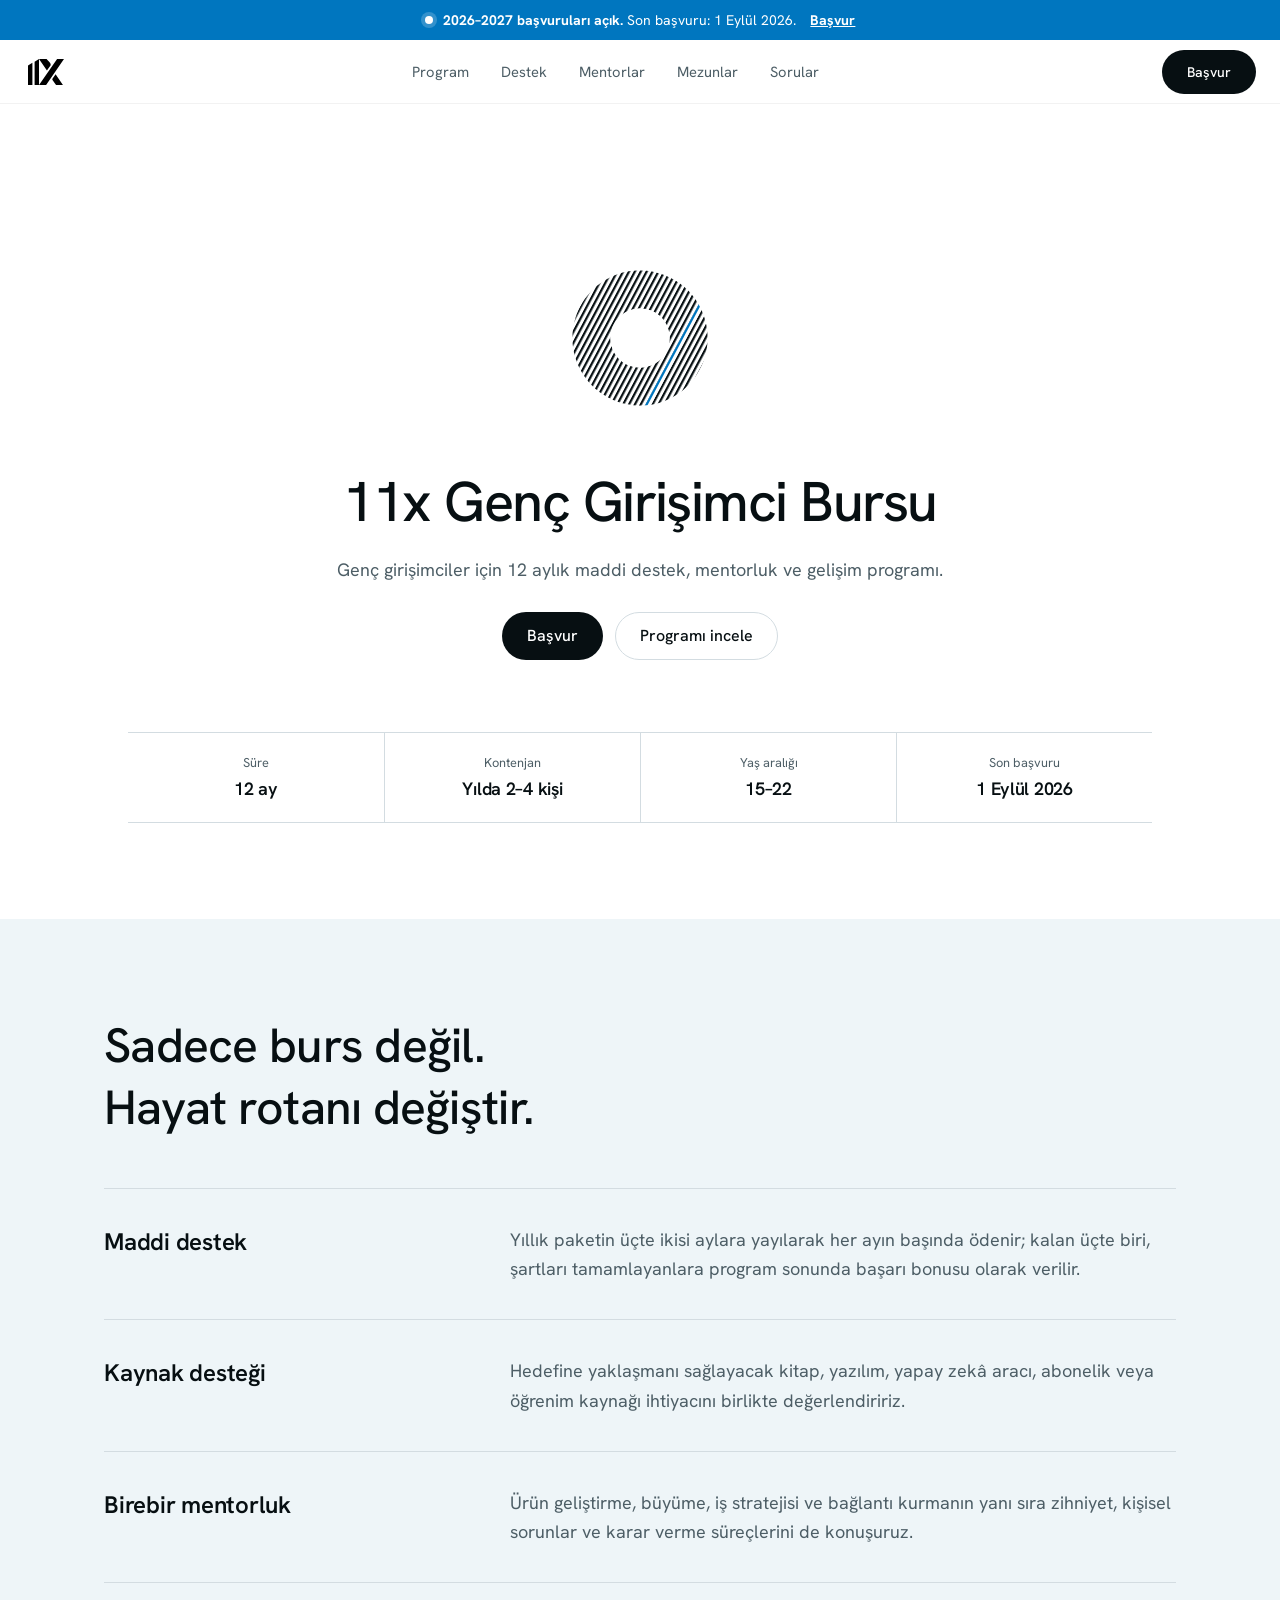
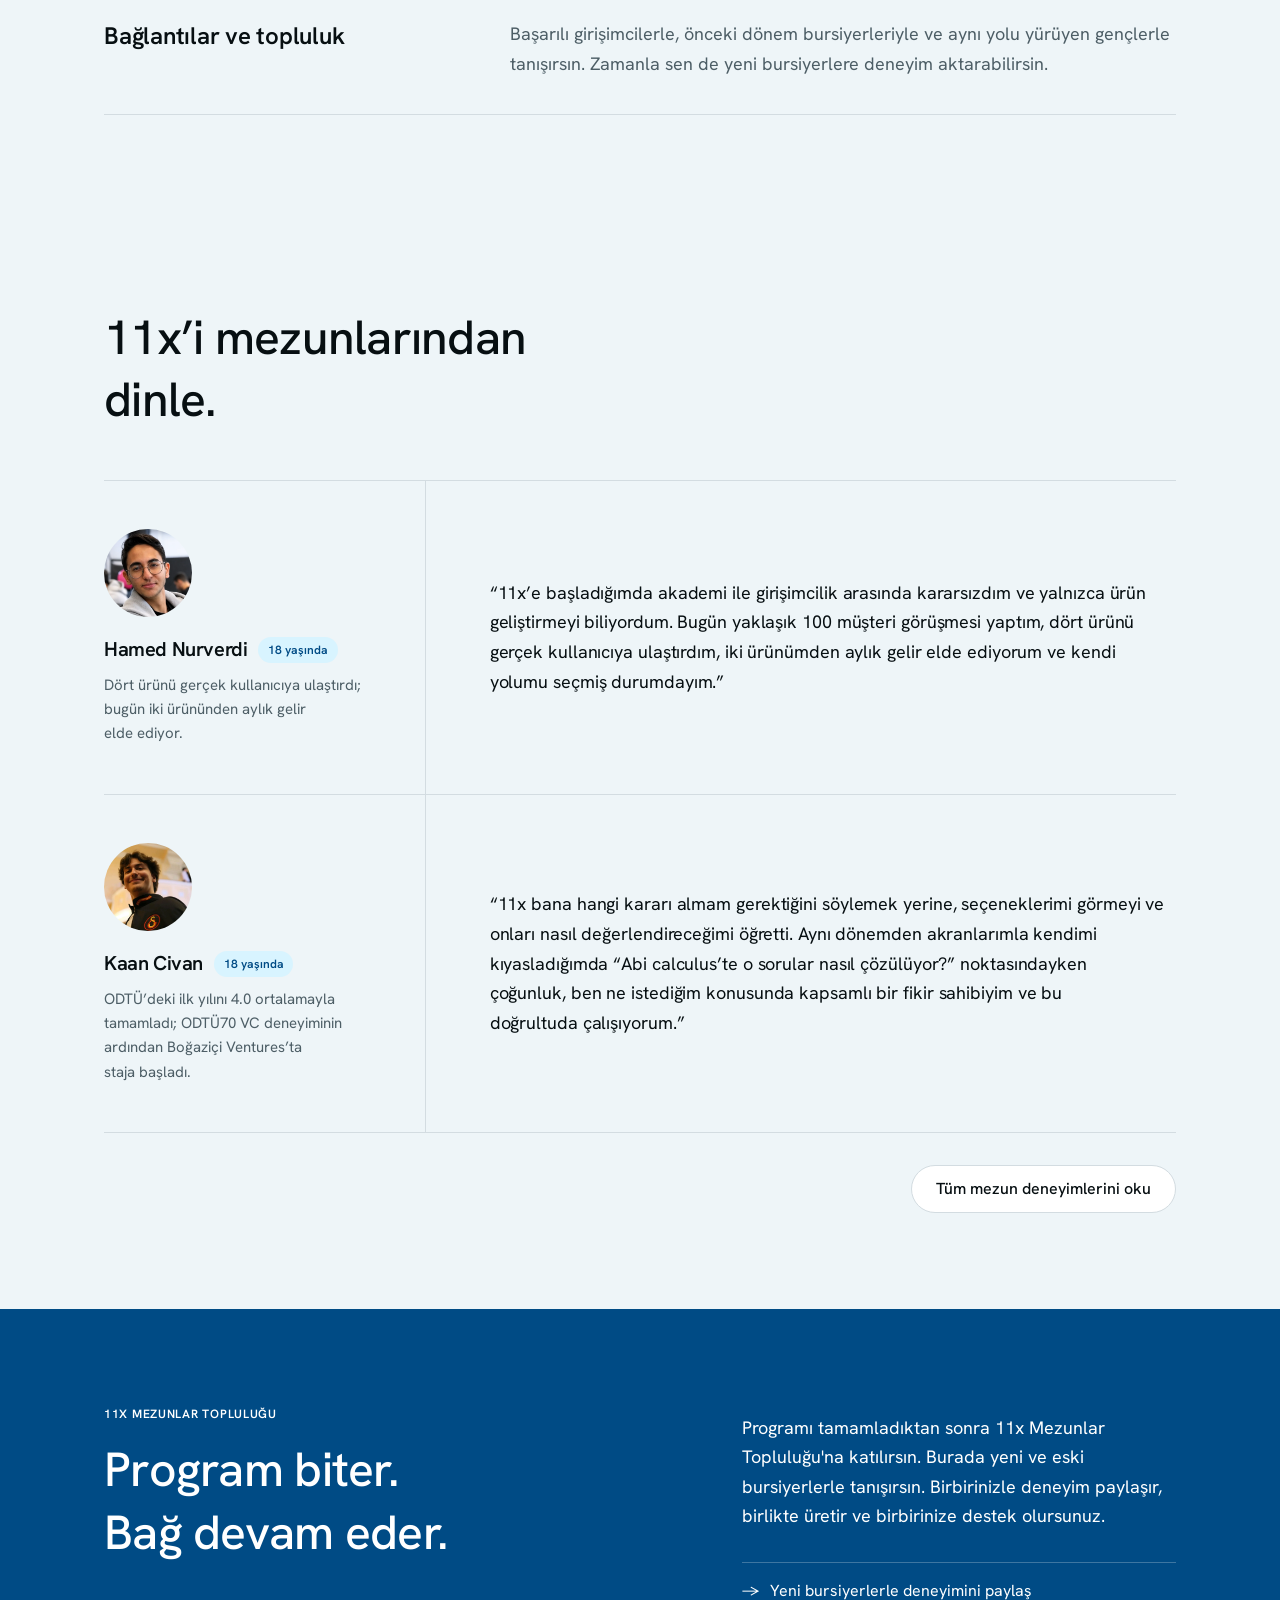
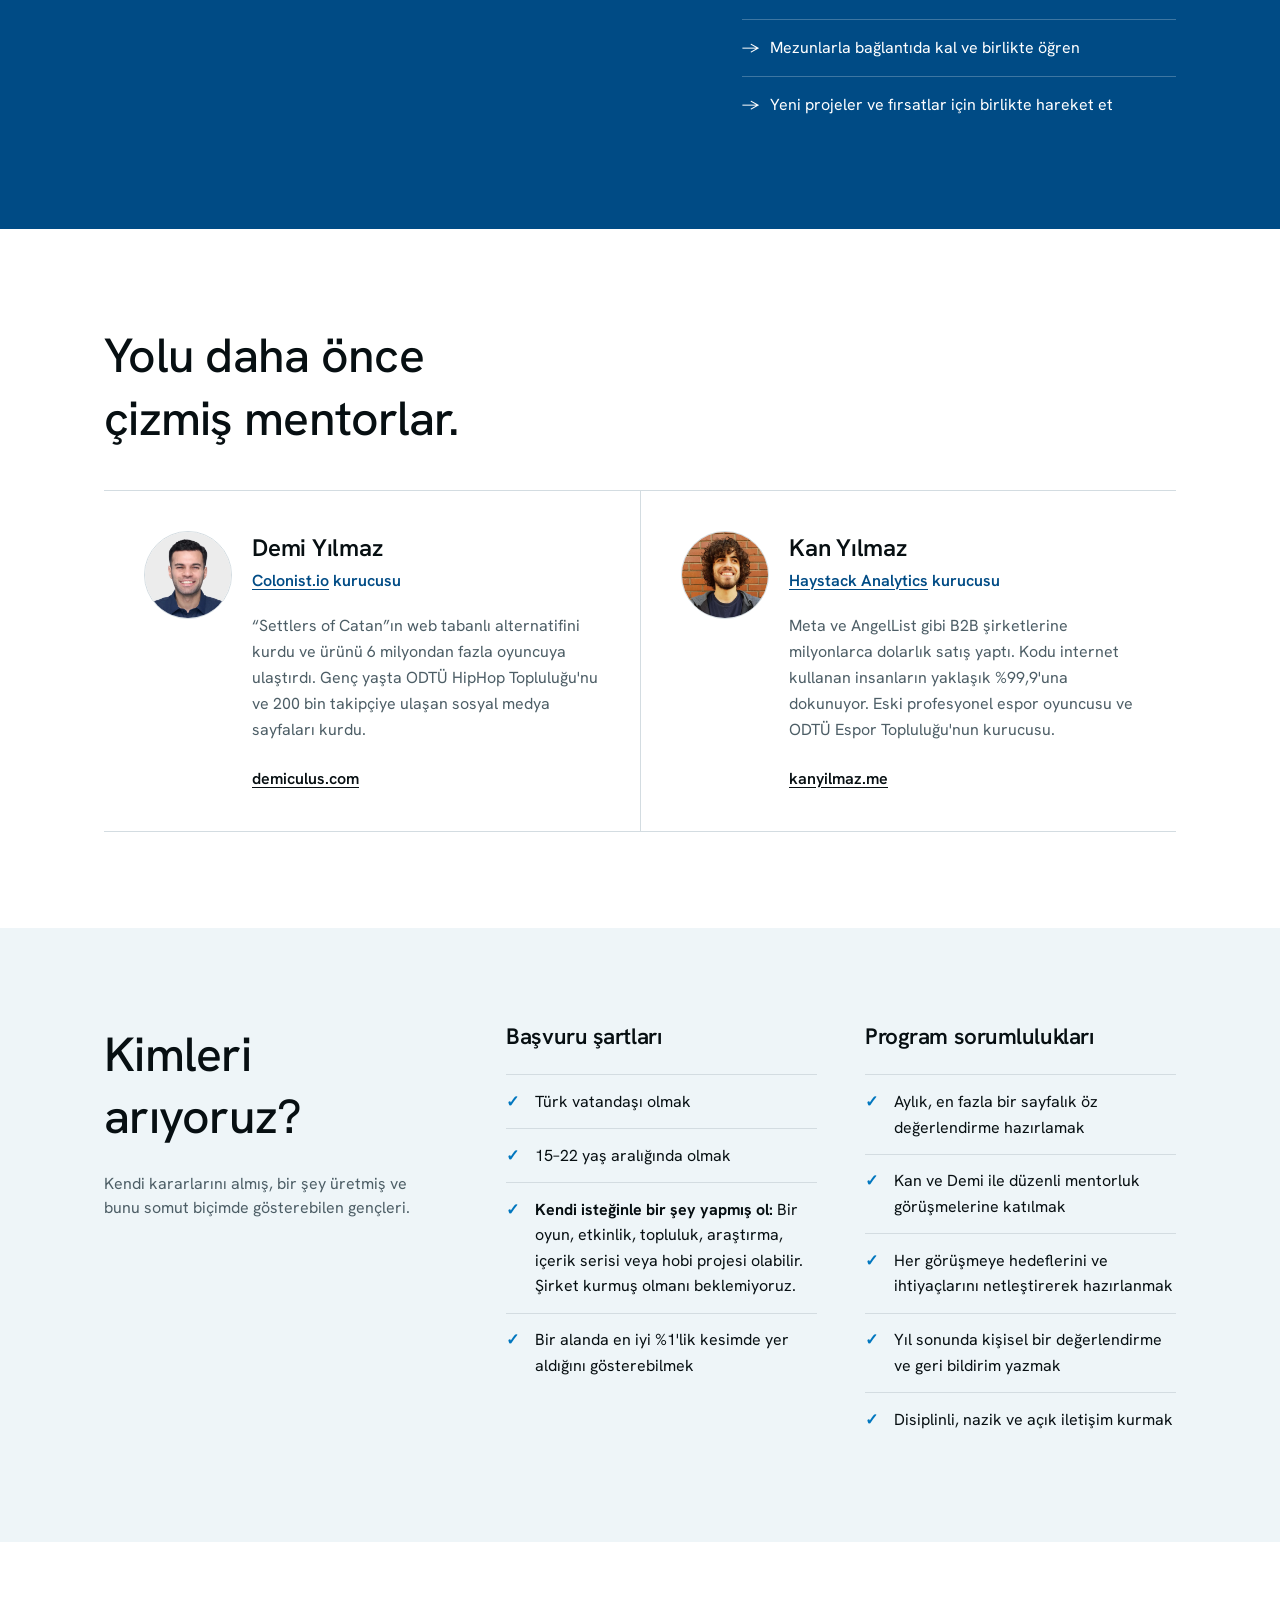
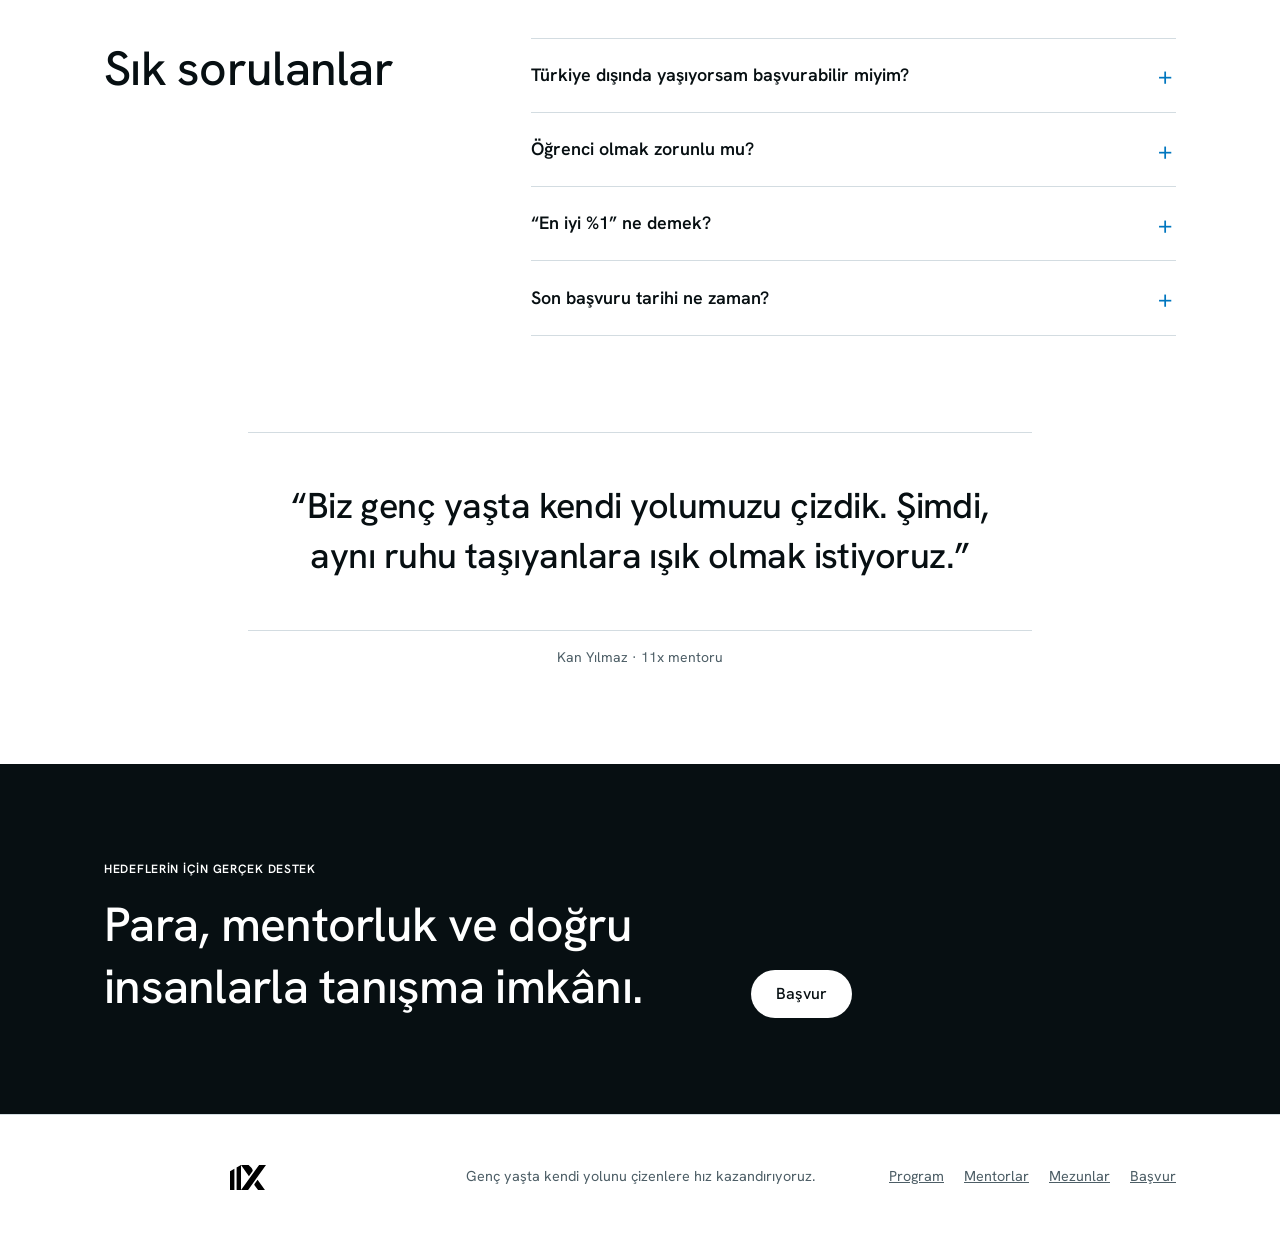
==== index.html @ 43985992 "fix: remove duplicate alumni CTA" ====
<!DOCTYPE html>
<html lang="tr">
  <head>
    <meta charset="utf-8">
    <meta
      name="viewport"
      content="width=device-width, initial-scale=1, viewport-fit=cover"
    >
    <title>11x Genç Girişimci Bursu</title>
    <meta
      name="description"
      content="15–22 yaşındaki gençler için 12 aylık maddi destek, birebir mentorluk, kaynak ve girişimcilik programı. Son başvuru: 1 Eylül 2026."
    >
    <meta name="theme-color" content="oklch(1 0 0)">
    <meta property="og:title" content="11x Genç Girişimci Bursu">
    <meta
      property="og:description"
      content="Genç girişimciler için 12 aylık maddi destek, mentorluk ve gelişim programı. Son başvuru: 1 Eylül 2026."
    >
    <meta property="og:type" content="website">
    <meta property="og:url" content="https://11xburs.com/">
    <link rel="canonical" href="https://11xburs.com/">
    <link rel="icon" href="assets/11x-logo.svg" type="image/svg+xml">
    <link rel="preconnect" href="https://fonts.googleapis.com">
    <link rel="preconnect" href="https://fonts.gstatic.com" crossorigin>
    <link
      href="https://fonts.googleapis.com/css2?family=Hanken+Grotesk:wght@400;500;600;700&amp;display=swap"
      rel="stylesheet"
    >
    <link rel="stylesheet" href="styles.css?v=20260803.6">
  </head>
  <body>
    <a class="skip-link" href="#icerik">İçeriğe geç</a>

    <div class="announcement">
      <div class="container announcement__inner">
        <span class="announcement__dot" aria-hidden="true"></span>
        <p>
          <strong>2026–2027 başvuruları açık.</strong>
          Son başvuru: <time datetime="2026-09-01">1 Eylül 2026</time>.
        </p>
        <a
          href="https://forms.gle/wE8u88QNbs6UGq2R9"
          target="_blank"
          rel="noopener noreferrer"
        >
          Başvur
        </a>
      </div>
    </div>

    <header class="site-header">
      <nav class="container nav" aria-label="Ana navigasyon">
        <a class="wordmark" href="index.html" aria-label="11x ana sayfa">
          <img
            class="wordmark__logo"
            src="assets/11x-logo.svg"
            alt=""
            width="861"
            height="606"
          >
        </a>
        <div class="nav__links">
          <a href="#destek">Program</a>
          <a href="#destek">Destek</a>
          <a href="#mentorlar">Mentorlar</a>
          <a href="mezunlar.html">Mezunlar</a>
          <a href="#sorular">Sorular</a>
        </div>
        <a
          class="button button--small button--dark"
          href="https://forms.gle/wE8u88QNbs6UGq2R9"
          target="_blank"
          rel="noopener noreferrer"
        >
          Başvur
        </a>
      </nav>
    </header>

    <main id="icerik">
      <section class="hero container" aria-labelledby="hero-title">
        <img
          class="hero__art"
          src="assets/shape-02.svg"
          alt="Çizgili bir çember içinde diğerlerinden ayrılan tek kobalt çizgi"
          width="1200"
          height="900"
        >
        <div class="hero__copy">
          <h1 id="hero-title">11x Genç Girişimci Bursu</h1>
          <p class="hero__lead">
            Genç girişimciler için 12 aylık maddi destek, mentorluk ve gelişim
            programı.
          </p>
          <div class="hero__actions">
            <a
              class="button button--dark"
              href="https://forms.gle/wE8u88QNbs6UGq2R9"
              target="_blank"
              rel="noopener noreferrer"
            >
              Başvur
            </a>
            <a class="button button--outline" href="#destek">Programı incele</a>
          </div>
        </div>

        <dl class="fact-strip">
          <div>
            <dt>Süre</dt>
            <dd>12 ay</dd>
          </div>
          <div>
            <dt>Kontenjan</dt>
            <dd>Yılda 2–4 kişi</dd>
          </div>
          <div>
            <dt>Yaş aralığı</dt>
            <dd>15–22</dd>
          </div>
          <div>
            <dt>Son başvuru</dt>
            <dd><time datetime="2026-09-01">1 Eylül 2026</time></dd>
          </div>
        </dl>
      </section>

      <section class="section section--surface" id="destek">
        <div class="container">
          <div class="section-heading section-heading--solo">
            <h2>Sadece burs değil.<br>Hayat rotanı değiştir.</h2>
          </div>

          <div class="support-list">
            <article class="support-row">
              <h3>Maddi destek</h3>
              <div>
                <p>
                  Yıllık paketin üçte ikisi aylara yayılarak her ayın başında
                  ödenir; kalan üçte biri, şartları tamamlayanlara
                  program sonunda başarı bonusu olarak verilir.
                </p>
              </div>
            </article>
            <article class="support-row">
              <h3>Kaynak desteği</h3>
              <div>
                <p>
                  Hedefine yaklaşmanı sağlayacak kitap, yazılım, yapay zekâ
                  aracı, abonelik veya öğrenim kaynağı ihtiyacını birlikte
                  değerlendiririz.
                </p>
              </div>
            </article>
            <article class="support-row">
              <h3>Birebir mentorluk</h3>
              <div>
                <p>
                  Ürün geliştirme, büyüme, iş stratejisi ve bağlantı kurmanın
                  yanı sıra zihniyet, kişisel sorunlar ve karar verme
                  süreçlerini de konuşuruz.
                </p>
              </div>
            </article>
            <article class="support-row">
              <h3>Bağlantılar ve topluluk</h3>
              <div>
                <p>
                  Başarılı girişimcilerle, önceki dönem bursiyerleriyle ve aynı
                  yolu yürüyen gençlerle tanışırsın. Zamanla sen de yeni
                  bursiyerlere deneyim aktarabilirsin.
                </p>
              </div>
            </article>
          </div>
        </div>
      </section>

      <section class="section alumni-voices" aria-labelledby="mezun-sesi-baslik">
        <div class="container">
          <div class="section-heading section-heading--solo">
            <h2 id="mezun-sesi-baslik">11x’i mezunlarından<br>dinle.</h2>
          </div>

          <article class="alumni-highlight">
            <div class="alumni-highlight__person">
              <img
                class="alumni-portrait alumni-portrait--small"
                src="assets/hamed.webp"
                alt=""
                width="640"
                height="640"
              >
              <div>
                <h3>
                  Hamed Nurverdi <span class="age-badge">18 yaşında</span>
                </h3>
                <p>
                  Dört ürünü gerçek kullanıcıya ulaştırdı; bugün iki ürününden
                  aylık gelir elde ediyor.
                </p>
              </div>
            </div>
            <figure class="alumni-highlight__quote">
              <blockquote>
                “11x’e başladığımda akademi ile girişimcilik arasında
                kararsızdım ve yalnızca ürün geliştirmeyi biliyordum. Bugün
                yaklaşık 100 müşteri görüşmesi yaptım, dört ürünü gerçek
                kullanıcıya ulaştırdım, iki ürünümden aylık gelir elde ediyorum
                ve kendi yolumu seçmiş durumdayım.”
              </blockquote>
            </figure>
          </article>

          <article class="alumni-highlight">
            <div class="alumni-highlight__person">
              <img
                class="alumni-portrait alumni-portrait--small"
                src="assets/kaan-civan.webp"
                alt=""
                width="640"
                height="640"
              >
              <div>
                <h3>
                  Kaan Civan <span class="age-badge">18 yaşında</span>
                </h3>
                <p>
                  ODTÜ’deki ilk yılını 4.0 ortalamayla tamamladı; ODTÜ70 VC
                  deneyiminin ardından Boğaziçi Ventures’ta staja başladı.
                </p>
              </div>
            </div>
            <figure class="alumni-highlight__quote">
              <blockquote>
                “11x bana hangi kararı almam gerektiğini söylemek yerine,
                seçeneklerimi görmeyi ve onları nasıl değerlendireceğimi
                öğretti. Aynı dönemden akranlarımla kendimi kıyasladığımda
                “Abi calculus’te o sorular nasıl çözülüyor?” noktasındayken
                çoğunluk, ben ne istediğim konusunda kapsamlı bir fikir
                sahibiyim ve bu doğrultuda çalışıyorum.”
              </blockquote>
            </figure>
          </article>

          <div class="alumni-voices__footer">
            <a class="button button--outline" href="mezunlar.html">
              Tüm mezun deneyimlerini oku
            </a>
          </div>
        </div>
      </section>

      <section class="section community">
        <div class="container community__layout">
          <div>
            <p class="community__label">11x Mezunlar Topluluğu</p>
            <h2>Program biter.<br>Bağ devam eder.</h2>
          </div>
          <div class="community__copy">
            <p>
              Programı tamamladıktan sonra 11x Mezunlar Topluluğu'na
              katılırsın. Burada yeni ve eski bursiyerlerle tanışırsın.
              Birbirinizle deneyim paylaşır, birlikte üretir ve birbirinize
              destek olursunuz.
            </p>
            <ul>
              <li>Yeni bursiyerlerle deneyimini paylaş</li>
              <li>Mezunlarla bağlantıda kal ve birlikte öğren</li>
              <li>Yeni projeler ve fırsatlar için birlikte hareket et</li>
            </ul>
          </div>
        </div>
      </section>

      <section class="section" id="mentorlar">
        <div class="container">
          <div class="section-heading section-heading--compact">
            <h2>Yolu daha önce<br>çizmiş mentorlar.</h2>
          </div>

          <div class="mentors">
            <article class="mentor">
              <img
                class="mentor__photo"
                src="assets/demi-yilmaz.webp"
                alt=""
                width="640"
                height="640"
              >
              <div class="mentor__content">
                <h3>Demi Yılmaz</h3>
                <p class="mentor__role">
                  <a
                    href="https://colonist.io"
                    target="_blank"
                    rel="noopener noreferrer"
                  >Colonist.io</a>
                  kurucusu
                </p>
                <p>
                  “Settlers of Catan”ın web tabanlı alternatifini kurdu ve
                  ürünü 6 milyondan fazla oyuncuya ulaştırdı. Genç yaşta ODTÜ
                  HipHop Topluluğu'nu ve 200 bin takipçiye ulaşan sosyal medya
                  sayfaları kurdu.
                </p>
                <a
                  href="https://demiculus.com"
                  target="_blank"
                  rel="noopener noreferrer"
                >
                  demiculus.com
                </a>
              </div>
            </article>

            <article class="mentor">
              <img
                class="mentor__photo"
                src="assets/kan-yilmaz.webp"
                alt=""
                width="640"
                height="640"
              >
              <div class="mentor__content">
                <h3>Kan Yılmaz</h3>
                <p class="mentor__role">
                  <a
                    href="https://www.usehaystack.io"
                    target="_blank"
                    rel="noopener noreferrer"
                  >Haystack Analytics</a>
                  kurucusu
                </p>
                <p>
                  Meta ve AngelList gibi B2B şirketlerine milyonlarca dolarlık
                  satış yaptı. Kodu internet kullanan insanların yaklaşık
                  %99,9'una dokunuyor. Eski profesyonel espor oyuncusu ve ODTÜ
                  Espor Topluluğu'nun kurucusu.
                </p>
                <a
                  href="https://kanyilmaz.me"
                  target="_blank"
                  rel="noopener noreferrer"
                >
                  kanyilmaz.me
                </a>
              </div>
            </article>
          </div>
        </div>
      </section>

      <section class="section section--surface" id="beklentiler">
        <div class="container requirements">
          <div>
            <h2>Kimleri arıyoruz?</h2>
            <p>
              Kendi kararlarını almış, bir şey üretmiş ve bunu somut biçimde
              gösterebilen gençleri.
            </p>
          </div>
          <div class="requirements__columns">
            <div>
              <h3>Başvuru şartları</h3>
              <ul class="check-list">
                <li>Türk vatandaşı olmak</li>
                <li>15–22 yaş aralığında olmak</li>
                <li>
                  <strong>Kendi isteğinle bir şey yapmış ol:</strong> Bir oyun,
                  etkinlik, topluluk, araştırma, içerik serisi veya hobi
                  projesi olabilir. Şirket kurmuş olmanı beklemiyoruz.
                </li>
                <li>Bir alanda en iyi %1'lik kesimde yer aldığını gösterebilmek</li>
              </ul>
            </div>
            <div>
              <h3>Program sorumlulukları</h3>
              <ul class="check-list">
                <li>Aylık, en fazla bir sayfalık öz değerlendirme hazırlamak</li>
                <li>Kan ve Demi ile düzenli mentorluk görüşmelerine katılmak</li>
                <li>
                  Her görüşmeye hedeflerini ve ihtiyaçlarını netleştirerek
                  hazırlanmak
                </li>
                <li>
                  Yıl sonunda kişisel bir değerlendirme ve geri bildirim yazmak
                </li>
                <li>Disiplinli, nazik ve açık iletişim kurmak</li>
              </ul>
            </div>
          </div>
        </div>
      </section>

      <section class="section" id="sorular">
        <div class="container faq-layout">
          <div>
            <h2>Sık sorulanlar</h2>
          </div>
          <div class="faq">
            <details>
              <summary>Türkiye dışında yaşıyorsam başvurabilir miyim?</summary>
              <p>
                Evet. Türkiye'de veya yurt dışında yaşayan Türk vatandaşları
                başvurabilir.
              </p>
            </details>
            <details>
              <summary>Öğrenci olmak zorunlu mu?</summary>
              <p>
                Hayır. Temel kriterler yaş aralığı, Türk vatandaşlığı, daha
                önce proje üretmiş olmak ve bir alandaki sıra dışı başarını
                gösterebilmektir.
              </p>
            </details>
            <details>
              <summary>“En iyi %1” ne demek?</summary>
              <p>
                Bir oyunda sıralama, sporda derece, akademik başarı, takipçi
                sayısı, açık kaynak katkısı, dil seviyesi veya ürettiğin
                projenin sonucu gibi somut bir kanıt arıyoruz.
              </p>
            </details>
            <details>
              <summary>Son başvuru tarihi ne zaman?</summary>
              <p>
                Son başvuru tarihi 1 Eylül 2026'dır.
              </p>
            </details>
          </div>
        </div>
        <figure class="container mentor-testimonial">
          <blockquote>
            “Biz genç yaşta kendi yolumuzu çizdik. Şimdi, aynı ruhu taşıyanlara
            ışık olmak istiyoruz.”
          </blockquote>
          <figcaption>Kan Yılmaz · 11x mentoru</figcaption>
        </figure>
      </section>

      <section class="section application" id="basvuru">
        <div class="container application__intro">
          <div>
            <p class="application__status">Hedeflerin için gerçek destek</p>
            <h2>Para, mentorluk ve doğru insanlarla tanışma imkânı.</h2>
          </div>
          <div>
            <a
              class="button button--light"
              href="https://forms.gle/wE8u88QNbs6UGq2R9"
              target="_blank"
              rel="noopener noreferrer"
            >
              Başvur
            </a>
          </div>
        </div>
      </section>
    </main>

    <footer class="footer">
      <div class="container footer__inner">
        <a
          class="wordmark wordmark--footer"
          href="index.html"
          aria-label="11x ana sayfa"
        >
          <img
            class="wordmark__logo"
            src="assets/11x-logo.svg"
            alt=""
            width="861"
            height="606"
          >
        </a>
        <p>Genç yaşta kendi yolunu çizenlere hız kazandırıyoruz.</p>
        <div class="footer__links">
          <a href="#destek">Program</a>
          <a href="#mentorlar">Mentorlar</a>
          <a href="mezunlar.html">Mezunlar</a>
          <a
            href="https://forms.gle/wE8u88QNbs6UGq2R9"
            target="_blank"
            rel="noopener noreferrer"
          >
            Başvur
          </a>
        </div>
      </div>
    </footer>
  </body>
</html>
---- styles.css ----
:root {
  color-scheme: light;
  --color-bg: oklch(1 0 0);
  --color-surface: oklch(0.965 0.008 230);
  --color-ink: oklch(0.16 0.015 230);
  --color-muted: oklch(0.47 0.025 230);
  --color-line: oklch(0.89 0.012 230);
  --color-primary: oklch(0.52 0.19 230);
  --color-primary-soft: oklch(0.95 0.035 230);
  --color-primary-dark: oklch(0.38 0.16 230);
  --color-on-primary: oklch(1 0 0);
  --container: 70rem;
  --gutter: clamp(1.25rem, 3vw, 1.5rem);
  --radius: 0.25rem;
  --ease-out: cubic-bezier(0.16, 1, 0.3, 1);
  --z-sticky: 20;
}

*,
*::before,
*::after {
  box-sizing: border-box;
}

html {
  scroll-behavior: smooth;
  scroll-padding-top: 8rem;
}

body {
  margin: 0;
  background: var(--color-bg);
  color: var(--color-ink);
  font-family: "Hanken Grotesk", sans-serif;
  font-size: 1rem;
  line-height: 1.5;
  font-kerning: normal;
  font-optical-sizing: auto;
  -webkit-font-smoothing: antialiased;
  text-rendering: optimizeLegibility;
}

body,
button,
input,
textarea {
  font-family: "Hanken Grotesk", sans-serif;
}

img,
svg {
  display: block;
  max-width: 100%;
}

img {
  height: auto;
}

a {
  color: inherit;
}

h1,
h2,
h3,
p,
blockquote,
figure,
dl,
dd {
  margin: 0;
}

h1,
h2,
h3 {
  font-weight: 500;
  letter-spacing: -0.02em;
  line-height: 1.2;
  text-wrap: balance;
}

h3 {
  font-weight: 600;
}

p,
li {
  text-wrap: pretty;
}

button,
a {
  -webkit-tap-highlight-color: transparent;
}

:focus-visible {
  outline: 3px solid var(--color-primary);
  outline-offset: 4px;
}

.sr-only {
  position: absolute;
  width: 1px;
  height: 1px;
  overflow: hidden;
  clip: rect(0, 0, 0, 0);
  clip-path: inset(50%);
  white-space: nowrap;
}

.container {
  width: 100%;
  max-width: var(--container);
  margin-inline: auto;
  padding-left: max(var(--gutter), env(safe-area-inset-left));
  padding-right: max(var(--gutter), env(safe-area-inset-right));
}

.skip-link {
  position: fixed;
  z-index: calc(var(--z-sticky) + 1);
  top: 0.75rem;
  left: 0.75rem;
  translate: 0 -180%;
  padding: 0.6rem 0.9rem;
  border-radius: var(--radius);
  background: var(--color-ink);
  color: var(--color-bg);
  font-weight: 600;
  text-decoration: none;
}

.skip-link:focus {
  translate: 0;
}

.announcement {
  background: var(--color-primary);
  color: var(--color-on-primary);
  font-size: 0.875rem;
  line-height: 1.5;
}

.announcement__inner {
  display: flex;
  min-height: 2.5rem;
  align-items: center;
  justify-content: center;
  gap: 0.65rem;
  text-align: center;
}

.announcement__inner a {
  margin-left: 0.25rem;
  font-weight: 700;
}

.announcement__dot {
  width: 0.5rem;
  height: 0.5rem;
  flex: 0 0 auto;
  border-radius: 50%;
  background: var(--color-on-primary);
  box-shadow: 0 0 0 0.25rem oklch(1 0 0 / 0.2);
}

.site-header {
  position: sticky;
  z-index: var(--z-sticky);
  top: 0;
  box-shadow: inset 0 -1px oklch(0 0 0 / 0.05);
  background: oklch(1 0 0 / 0.82);
  backdrop-filter: blur(4px);
}

.nav {
  display: flex;
  min-height: 4rem;
  max-width: 80rem;
  align-items: center;
  justify-content: space-between;
  gap: 1.5rem;
}

.wordmark {
  display: inline-flex;
  min-width: 2.75rem;
  min-height: 2.75rem;
  align-items: center;
  justify-content: center;
  gap: 0.8rem;
  color: var(--color-ink);
  text-decoration: none;
}

.wordmark__logo {
  width: 2.25rem;
  flex: 0 0 auto;
}

.nav__links {
  display: flex;
  align-items: center;
  gap: clamp(1rem, 2.5vw, 2rem);
}

.nav__links a {
  color: var(--color-muted);
  font-size: 0.92rem;
  font-weight: 400;
  text-decoration: none;
  transition: color 160ms ease;
}

.nav__links a:hover {
  color: var(--color-ink);
}

.nav__links a[aria-current="page"] {
  color: var(--color-ink);
  font-weight: 600;
}

.button {
  display: inline-flex;
  min-height: 3rem;
  align-items: center;
  justify-content: center;
  gap: 0.65rem;
  border: 1px solid transparent;
  border-radius: 999px;
  padding: 0.625rem 1.5rem;
  font-size: 1rem;
  font-weight: 500;
  line-height: 1;
  text-decoration: none;
  transition:
    translate 180ms var(--ease-out),
    background-color 180ms ease,
    color 180ms ease,
    border-color 180ms ease;
}

.button:hover {
  translate: 0 -2px;
}

.button--small {
  min-height: 2.75rem;
  padding: 0.375rem 1.5rem;
  font-size: 0.875rem;
  line-height: 1.5;
}

.button--dark {
  background: var(--color-ink);
  color: var(--color-bg);
}

.button--dark:hover {
  background: var(--color-primary-dark);
}

.button--outline {
  border-color: var(--color-line);
  background: var(--color-bg);
  color: var(--color-ink);
}

.button--outline:hover {
  border-color: var(--color-ink);
}

.button--light {
  background: var(--color-bg);
  color: var(--color-ink);
}

.hero {
  padding-block: 9rem 6rem;
  text-align: center;
}

.hero__art {
  width: 15rem;
  aspect-ratio: 4 / 3;
  margin-inline: auto;
  object-fit: contain;
  animation: hero-arrive 850ms var(--ease-out) both;
}

.hero__copy {
  max-width: 58rem;
  margin: 2.5rem auto 0;
  animation: hero-arrive 850ms 90ms var(--ease-out) both;
}

.hero h1 {
  font-size: 3.5rem;
  line-height: 1.2;
  letter-spacing: -0.0275em;
}

.hero__lead {
  max-width: 48rem;
  margin: 1.25rem auto 0;
  color: var(--color-muted);
  font-size: 1.125rem;
  line-height: 1.625;
}

.hero__actions {
  display: flex;
  flex-wrap: wrap;
  justify-content: center;
  gap: 0.75rem;
  margin-top: 1.75rem;
}

.fact-strip {
  display: grid;
  grid-template-columns: repeat(4, 1fr);
  max-width: 64rem;
  margin: 4.5rem auto 0;
  border-block: 1px solid var(--color-line);
}

.fact-strip div {
  padding: 1.25rem 1rem;
}

.fact-strip div + div {
  border-left: 1px solid var(--color-line);
}

.fact-strip dt {
  color: var(--color-muted);
  font-size: 0.8rem;
}

.fact-strip dd {
  margin-top: 0.15rem;
  font-size: 1.125rem;
  font-weight: 600;
  letter-spacing: -0.015em;
}

.section {
  padding-block: 6rem;
}

.section--surface {
  background: var(--color-surface);
}

.section-heading h2,
.community h2,
.requirements h2,
.faq-layout h2,
.application h2 {
  font-size: clamp(2rem, 4vw, 3rem);
  line-height: 1.3;
  letter-spacing: -0.015em;
}

.section-heading {
  display: grid;
  grid-template-columns: minmax(0, 1.05fr) minmax(18rem, 0.65fr);
  gap: 5rem;
  align-items: end;
  padding-bottom: 3rem;
}

.section-heading > p {
  max-width: 36rem;
  color: var(--color-muted);
  font-size: 1rem;
  line-height: 1.625;
}

.support-list {
  border-top: 1px solid var(--color-line);
}

.support-row {
  display: grid;
  grid-template-columns: minmax(12rem, 0.7fr) minmax(18rem, 1.3fr);
  gap: 3rem;
  padding-block: 2.25rem;
  border-bottom: 1px solid var(--color-line);
}

.support-row h3 {
  font-size: 1.5rem;
  line-height: 1.4;
  letter-spacing: -0.01em;
}

.support-row p {
  max-width: 43rem;
  color: var(--color-muted);
  font-size: 1.125rem;
  line-height: 1.625;
}

.community {
  overflow: hidden;
  background: var(--color-primary-dark);
  color: var(--color-on-primary);
}

.community__layout {
  display: grid;
  grid-template-columns: minmax(0, 1fr) minmax(20rem, 0.8fr);
  gap: 6rem;
}

.community__label,
.application__status {
  margin-bottom: 1rem;
  font-size: 0.75rem;
  font-weight: 600;
  letter-spacing: 0.06em;
  text-transform: uppercase;
}

.community__copy {
  padding-top: 0.5rem;
}

.community__copy > p {
  font-size: 1.125rem;
  line-height: 1.625;
}

.community__copy ul {
  margin: 2rem 0 0;
  padding: 0;
  list-style: none;
}

.community__copy li {
  position: relative;
  padding: 1rem 0 1rem 1.75rem;
  border-top: 1px solid oklch(1 0 0 / 0.24);
}

.community__copy li::before {
  position: absolute;
  left: 0;
  content: "→";
}

.section-heading--compact {
  grid-template-columns: 1fr;
  max-width: 42rem;
  padding-bottom: 2.5rem;
}

.section-heading--solo {
  grid-template-columns: 1fr;
  max-width: 46rem;
}

.mentors {
  display: grid;
  grid-template-columns: repeat(2, 1fr);
  border-block: 1px solid var(--color-line);
}

.mentor {
  display: grid;
  grid-template-columns: 5.5rem minmax(0, 1fr);
  gap: 1.25rem;
  align-items: start;
  padding: 2.5rem;
}

.mentor + .mentor {
  border-left: 1px solid var(--color-line);
}

.mentor__photo {
  width: 5.5rem;
  aspect-ratio: 1;
  border: 1px solid var(--color-line);
  border-radius: 50%;
  object-fit: cover;
}

.mentor__content {
  display: flex;
  min-width: 0;
  height: 100%;
  flex-direction: column;
}

.mentor h3 {
  font-size: 1.5rem;
  line-height: 1.4;
  letter-spacing: -0.01em;
}

.mentor__role {
  margin-top: 0.25rem;
  color: var(--color-primary-dark);
  font-weight: 600;
}

.mentor__role a {
  text-decoration-thickness: 1px;
  text-underline-offset: 0.18em;
}

.mentor__content > p:not(.mentor__role) {
  margin-top: 1.25rem;
  color: var(--color-muted);
  line-height: 1.625;
}

.mentor__content > a {
  display: inline-block;
  align-self: flex-start;
  margin-top: auto;
  padding-top: 1.5rem;
  color: var(--color-ink);
  font-weight: 600;
  text-underline-offset: 0.2em;
}

.requirements {
  display: grid;
  grid-template-columns: minmax(16rem, 0.65fr) minmax(0, 1.35fr);
  gap: 5rem;
}

.requirements > div:first-child > p {
  max-width: 28rem;
  margin-top: 1.5rem;
  color: var(--color-muted);
  font-size: 1rem;
}

.requirements__columns {
  display: grid;
  grid-template-columns: repeat(2, 1fr);
  gap: 3rem;
}

.requirements h3 {
  font-size: 1.4rem;
}

.check-list {
  margin: 1.5rem 0 0;
  padding: 0;
  list-style: none;
}

.check-list li {
  position: relative;
  padding: 0.85rem 0 0.85rem 1.8rem;
  border-top: 1px solid var(--color-line);
  line-height: 1.6;
}

.check-list li::before {
  position: absolute;
  left: 0;
  color: var(--color-primary);
  content: "✓";
  font-weight: 700;
}

.faq-layout {
  display: grid;
  grid-template-columns: minmax(16rem, 0.7fr) minmax(0, 1.3fr);
  gap: 5rem;
}

.faq {
  border-top: 1px solid var(--color-line);
}

.faq details {
  border-bottom: 1px solid var(--color-line);
}

.faq summary {
  position: relative;
  padding: 1.45rem 3rem 1.45rem 0;
  cursor: pointer;
  font-size: 1.12rem;
  font-weight: 600;
  list-style: none;
}

.faq summary::-webkit-details-marker {
  display: none;
}

.faq summary::after {
  position: absolute;
  top: 50%;
  right: 0.25rem;
  color: var(--color-primary);
  content: "+";
  font-size: 1.6rem;
  font-weight: 400;
  translate: 0 -50%;
}

.faq details[open] summary::after {
  content: "–";
}

.faq details p {
  max-width: 42rem;
  padding: 0 3rem 1.5rem 0;
  color: var(--color-muted);
  line-height: 1.625;
}

.mentor-testimonial {
  max-width: 52rem;
  margin-top: 6rem;
  text-align: center;
}

.mentor-testimonial blockquote {
  border-block: 1px solid var(--color-line);
  padding: 3rem 1rem;
  color: var(--color-ink);
  font-size: clamp(1.5rem, 3vw, 2.25rem);
  font-weight: 500;
  line-height: 1.4;
  letter-spacing: -0.015em;
  text-wrap: balance;
}

.mentor-testimonial figcaption {
  margin-top: 1rem;
  color: var(--color-muted);
  font-size: 0.875rem;
}

.alumni-voices {
  background: var(--color-surface);
}

.alumni-highlight {
  display: grid;
  grid-template-columns: minmax(16rem, 0.6fr) minmax(0, 1.4fr);
  border-block: 1px solid var(--color-line);
}

.alumni-highlight + .alumni-highlight {
  border-top: 0;
}

.alumni-highlight__quote {
  display: flex;
  min-width: 0;
  align-items: center;
  padding: clamp(2rem, 4vw, 3rem) 0 clamp(2rem, 4vw, 3rem)
    clamp(2rem, 5vw, 4.5rem);
}

.alumni-highlight__quote blockquote {
  max-width: 50rem;
  font-size: 1.125rem;
  font-weight: 400;
  line-height: 1.65;
  letter-spacing: -0.005em;
  text-wrap: pretty;
}

.alumni-highlight__person {
  display: flex;
  flex-direction: column;
  justify-content: center;
  gap: 1.25rem;
  border-right: 1px solid var(--color-line);
  padding: clamp(2rem, 4vw, 3rem) clamp(2rem, 4vw, 3rem)
    clamp(2rem, 4vw, 3rem) 0;
}

.alumni-highlight__person h3 {
  font-size: 1.25rem;
}

.age-badge {
  display: inline-flex;
  min-height: 1.6rem;
  align-items: center;
  border-radius: 999px;
  padding: 0.2rem 0.6rem;
  background: var(--color-primary-soft);
  color: var(--color-primary-dark);
  font-size: 0.75rem;
  font-weight: 600;
  letter-spacing: 0;
  line-height: 1;
  vertical-align: 0.15em;
  white-space: nowrap;
}

.alumni-highlight__person h3 .age-badge {
  margin-left: 0.4rem;
}

.alumni-highlight__person p {
  max-width: 30rem;
  margin-top: 0.625rem;
  color: var(--color-muted);
  font-size: 0.9375rem;
  line-height: 1.625;
}

.alumni-voices__footer {
  display: flex;
  justify-content: flex-end;
  margin-top: 2rem;
}

.alumni-portrait {
  display: block;
  width: 7.5rem;
  aspect-ratio: 1;
  flex: 0 0 auto;
  border-radius: 50%;
  background: var(--color-primary);
  box-shadow: inset 0 0 0 1px oklch(1 0 0 / 0.18);
  object-fit: cover;
  object-position: center;
}

.alumni-portrait--small {
  width: 5.5rem;
}

.alumni-page-hero {
  display: grid;
  grid-template-columns: minmax(0, 1fr) 18rem;
  gap: clamp(3rem, 8vw, 8rem);
  align-items: center;
  padding-block: clamp(5rem, 10vw, 8rem);
}

.alumni-page-hero__copy {
  max-width: 46rem;
}

.alumni-page-hero h1 {
  font-size: clamp(2.75rem, 6vw, 5rem);
  line-height: 1.08;
  letter-spacing: -0.035em;
}

.alumni-page-hero p {
  max-width: 42rem;
  margin-top: 1.5rem;
  color: var(--color-muted);
  font-size: 1.2rem;
  line-height: 1.625;
}

.alumni-page-hero__art {
  width: 100%;
  aspect-ratio: 4 / 3;
  object-fit: contain;
  animation: hero-arrive 850ms var(--ease-out) both;
}

.graduate-list {
  border-top: 1px solid var(--color-line);
}

.graduate-entry {
  border-bottom: 1px solid var(--color-line);
}

.graduate-entry > summary {
  display: grid;
  grid-template-columns: 7.5rem minmax(0, 1fr) auto;
  gap: clamp(1.5rem, 4vw, 3rem);
  align-items: center;
  min-height: 10rem;
  padding-block: 1.5rem;
  cursor: pointer;
  list-style: none;
}

.graduate-entry > summary::-webkit-details-marker {
  display: none;
}

.graduate-entry__identity {
  display: flex;
  min-width: 0;
  flex-direction: column;
  gap: 0.65rem;
}

.graduate-entry__identity strong {
  font-size: clamp(1.65rem, 3vw, 2.25rem);
  font-weight: 500;
  letter-spacing: -0.02em;
  line-height: 1.2;
}

.graduate-entry__name {
  display: flex;
  flex-wrap: wrap;
  align-items: center;
  gap: 0.75rem;
  color: var(--color-ink);
}

.graduate-entry__badges {
  display: inline-flex;
  align-items: center;
  gap: 0.4rem;
}

.graduate-entry__bio {
  max-width: 43rem;
  color: var(--color-muted);
  line-height: 1.625;
}

.graduate-entry__toggle {
  display: inline-flex;
  min-width: 8.5rem;
  min-height: 2.75rem;
  align-items: center;
  justify-content: flex-end;
  gap: 0.75rem;
  color: var(--color-primary-dark);
  font-size: 0.9rem;
  font-weight: 600;
}

.graduate-entry__toggle::after {
  content: "+";
  font-size: 1.5rem;
  font-weight: 400;
}

.graduate-entry__close-label {
  display: none;
}

.graduate-entry[open] .graduate-entry__open-label {
  display: none;
}

.graduate-entry[open] .graduate-entry__close-label {
  display: inline;
}

.graduate-entry[open] .graduate-entry__toggle::after {
  content: "–";
}

.graduate-entry__body {
  border-top: 1px solid var(--color-line);
  padding-left: calc(7.5rem + clamp(1.5rem, 4vw, 3rem));
}

.profile-link {
  display: inline-flex;
  width: 1.75rem;
  height: 1.75rem;
  align-items: center;
  justify-content: center;
  border: 0;
  border-radius: 0.25rem;
  padding: 0.35rem;
  background: transparent;
  color: var(--color-muted);
  flex: 0 0 auto;
  text-decoration: none;
  transition: color 180ms var(--ease-out);
}

.profile-link:hover {
  color: var(--color-primary-dark);
}

.profile-link svg {
  width: 100%;
  height: 100%;
}

.graduate-story {
  display: grid;
  grid-template-columns: minmax(9rem, 0.35fr) minmax(0, 1fr);
  gap: clamp(2rem, 5vw, 5rem);
  padding-block: clamp(2rem, 5vw, 3.5rem);
  border-bottom: 1px solid var(--color-line);
}

.graduate-story:last-child {
  border-bottom: 0;
}

.graduate-story figcaption {
  color: var(--color-primary-dark);
  font-size: 0.9rem;
  font-weight: 600;
}

.graduate-story blockquote {
  max-width: 46rem;
  font-size: clamp(1.2rem, 2.25vw, 1.65rem);
  font-weight: 500;
  line-height: 1.55;
  letter-spacing: -0.012em;
  text-wrap: pretty;
}

.application {
  background: var(--color-ink);
  color: var(--color-bg);
}

.application__intro {
  display: grid;
  grid-template-columns: minmax(0, 1fr) minmax(20rem, 0.75fr);
  gap: 5rem;
  align-items: end;
}

.application__intro .button {
  margin-top: 0;
}

.footer {
  border-top: 1px solid var(--color-line);
  padding-block: 2.5rem;
}

.footer__inner {
  display: grid;
  grid-template-columns: 1fr 1.5fr 1fr;
  align-items: center;
  gap: 2rem;
}

.footer__inner > p {
  color: var(--color-muted);
  font-size: 0.9rem;
  text-align: center;
}

.footer__links {
  display: flex;
  flex-wrap: wrap;
  justify-content: flex-end;
  gap: 1.25rem;
}

.footer__links a {
  color: var(--color-muted);
  font-size: 0.9rem;
}

@keyframes hero-arrive {
  from {
    transform: translateY(18px) scale(0.98);
  }
  to {
    transform: translateY(0) scale(1);
  }
}

@media (max-width: 47.999rem) {
  .nav__links {
    display: none;
  }

  .section-heading,
  .community__layout,
  .requirements,
  .faq-layout,
  .application__intro,
  .alumni-highlight {
    grid-template-columns: 1fr;
    gap: 2.5rem;
  }

  .section-heading {
    align-items: start;
  }

  .support-row {
    grid-template-columns: minmax(10rem, 0.55fr) minmax(16rem, 1fr);
  }

  .alumni-highlight__quote {
    padding: 2rem 0;
  }

  .alumni-highlight {
    gap: 0;
  }

  .alumni-highlight__person {
    border-right: 0;
    border-bottom: 1px solid var(--color-line);
    padding-inline: 0;
  }
}

@media (max-width: 47.5rem) {
  html {
    scroll-padding-top: 6rem;
  }

  .announcement__inner {
    justify-content: flex-start;
    padding-block: 0.55rem;
    font-size: 0.8125rem;
    line-height: 1.4;
    text-align: left;
  }

  .announcement__inner a {
    display: none;
  }

  .announcement__dot {
    align-self: flex-start;
    margin-top: 0.35rem;
  }

  .nav {
    min-height: 3.75rem;
    gap: 1rem;
  }

  .nav .button--small {
    min-height: 2.75rem;
    padding-inline: 1.125rem;
    font-size: 0.8125rem;
  }

  .section {
    padding-block: 4.5rem;
  }

  .section-heading h2,
  .community h2,
  .requirements h2,
  .faq-layout h2,
  .application h2 {
    font-size: 1.75rem;
    line-height: 1.4;
    letter-spacing: -0.01em;
  }

  .fact-strip {
    margin-top: 4rem;
    grid-template-columns: 1fr;
  }

  .fact-strip div {
    display: flex;
    align-items: baseline;
    justify-content: space-between;
    gap: 1rem;
    padding: 1rem 0;
    text-align: left;
  }

  .fact-strip div + div {
    border-top: 1px solid var(--color-line);
    border-left: 0;
  }

  .support-row {
    grid-template-columns: 1fr;
    gap: 1.25rem;
  }

  .support-row > div {
    grid-column: 1;
  }

  .mentors,
  .requirements__columns {
    grid-template-columns: 1fr;
  }

  .mentor {
    padding-inline: 0;
  }

  .mentor + .mentor {
    border-top: 1px solid var(--color-line);
    border-left: 0;
  }

  .footer__inner {
    grid-template-columns: 1fr;
  }

  .footer__inner > p {
    text-align: left;
  }

  .footer__links {
    justify-content: flex-start;
  }

  .footer__links a {
    display: inline-flex;
    min-height: 2.75rem;
    align-items: center;
  }

  .mentor-testimonial {
    margin-top: 4.5rem;
  }

  .mentor-testimonial blockquote {
    padding: 2rem 0;
    font-size: 1.35rem;
  }

  .alumni-page-hero {
    grid-template-columns: 1fr 9rem;
    gap: 2rem;
  }

  .graduate-entry > summary {
    grid-template-columns: 5.5rem minmax(0, 1fr);
    gap: 1.25rem;
  }

  .graduate-entry > summary .alumni-portrait {
    width: 5.5rem;
  }

  .graduate-entry__toggle {
    grid-column: 2;
    min-width: 0;
    justify-content: flex-start;
  }

  .graduate-entry__body {
    padding-left: 0;
  }

  .graduate-story {
    grid-template-columns: 1fr;
    gap: 1rem;
  }
}

@media (max-width: 39.999rem) {
  .hero {
    padding-block: 3rem 4.5rem;
    text-align: center;
  }

  .hero__art {
    width: 11rem;
    margin-inline: auto;
  }

  .hero__copy {
    margin-top: 2rem;
  }

  .hero h1 {
    font-size: 2rem;
    line-height: 1.3;
    letter-spacing: -0.025em;
  }

  .hero__lead {
    margin-inline: auto;
    font-size: 1rem;
  }

  .hero__actions {
    justify-content: center;
    margin-top: 1.75rem;
  }

  .fact-strip {
    margin-top: 3.25rem;
  }

  .alumni-page-hero {
    grid-template-columns: 1fr;
    padding-block: 4rem;
  }

  .alumni-page-hero__art {
    width: 9rem;
    grid-row: 1;
  }
}

@media (max-width: 24rem) {
  .nav .button--small {
    padding-inline: 1rem;
  }

  .mentor {
    grid-template-columns: 1fr;
  }

  .graduate-entry > summary {
    grid-template-columns: 1fr;
  }

  .graduate-entry__toggle {
    grid-column: 1;
  }

  .hero__actions {
    width: min(100%, 20rem);
    margin-inline: auto;
    align-items: stretch;
    flex-direction: column;
  }
}

@media (prefers-reduced-motion: reduce) {
  html {
    scroll-behavior: auto;
  }

  *,
  *::before,
  *::after {
    scroll-behavior: auto !important;
    transition-duration: 0.01ms !important;
    animation-duration: 0.01ms !important;
    animation-iteration-count: 1 !important;
  }

}
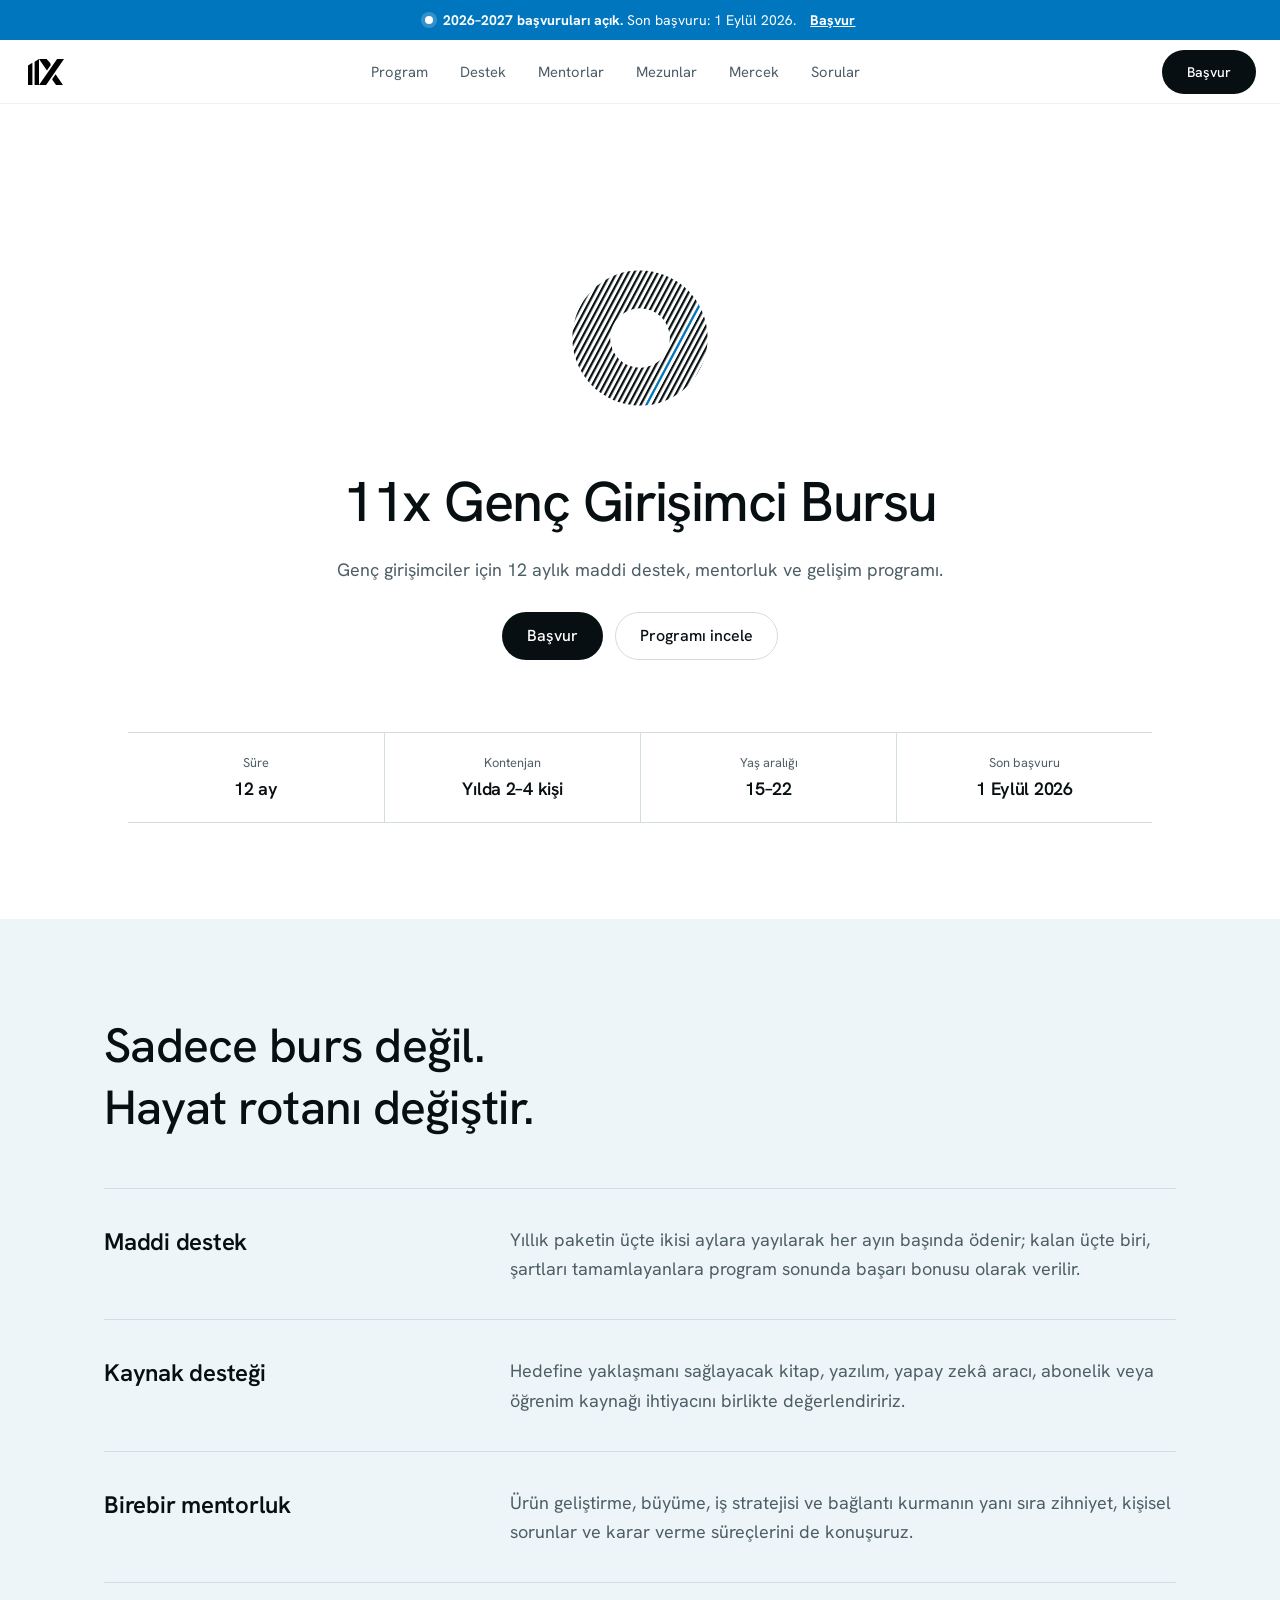
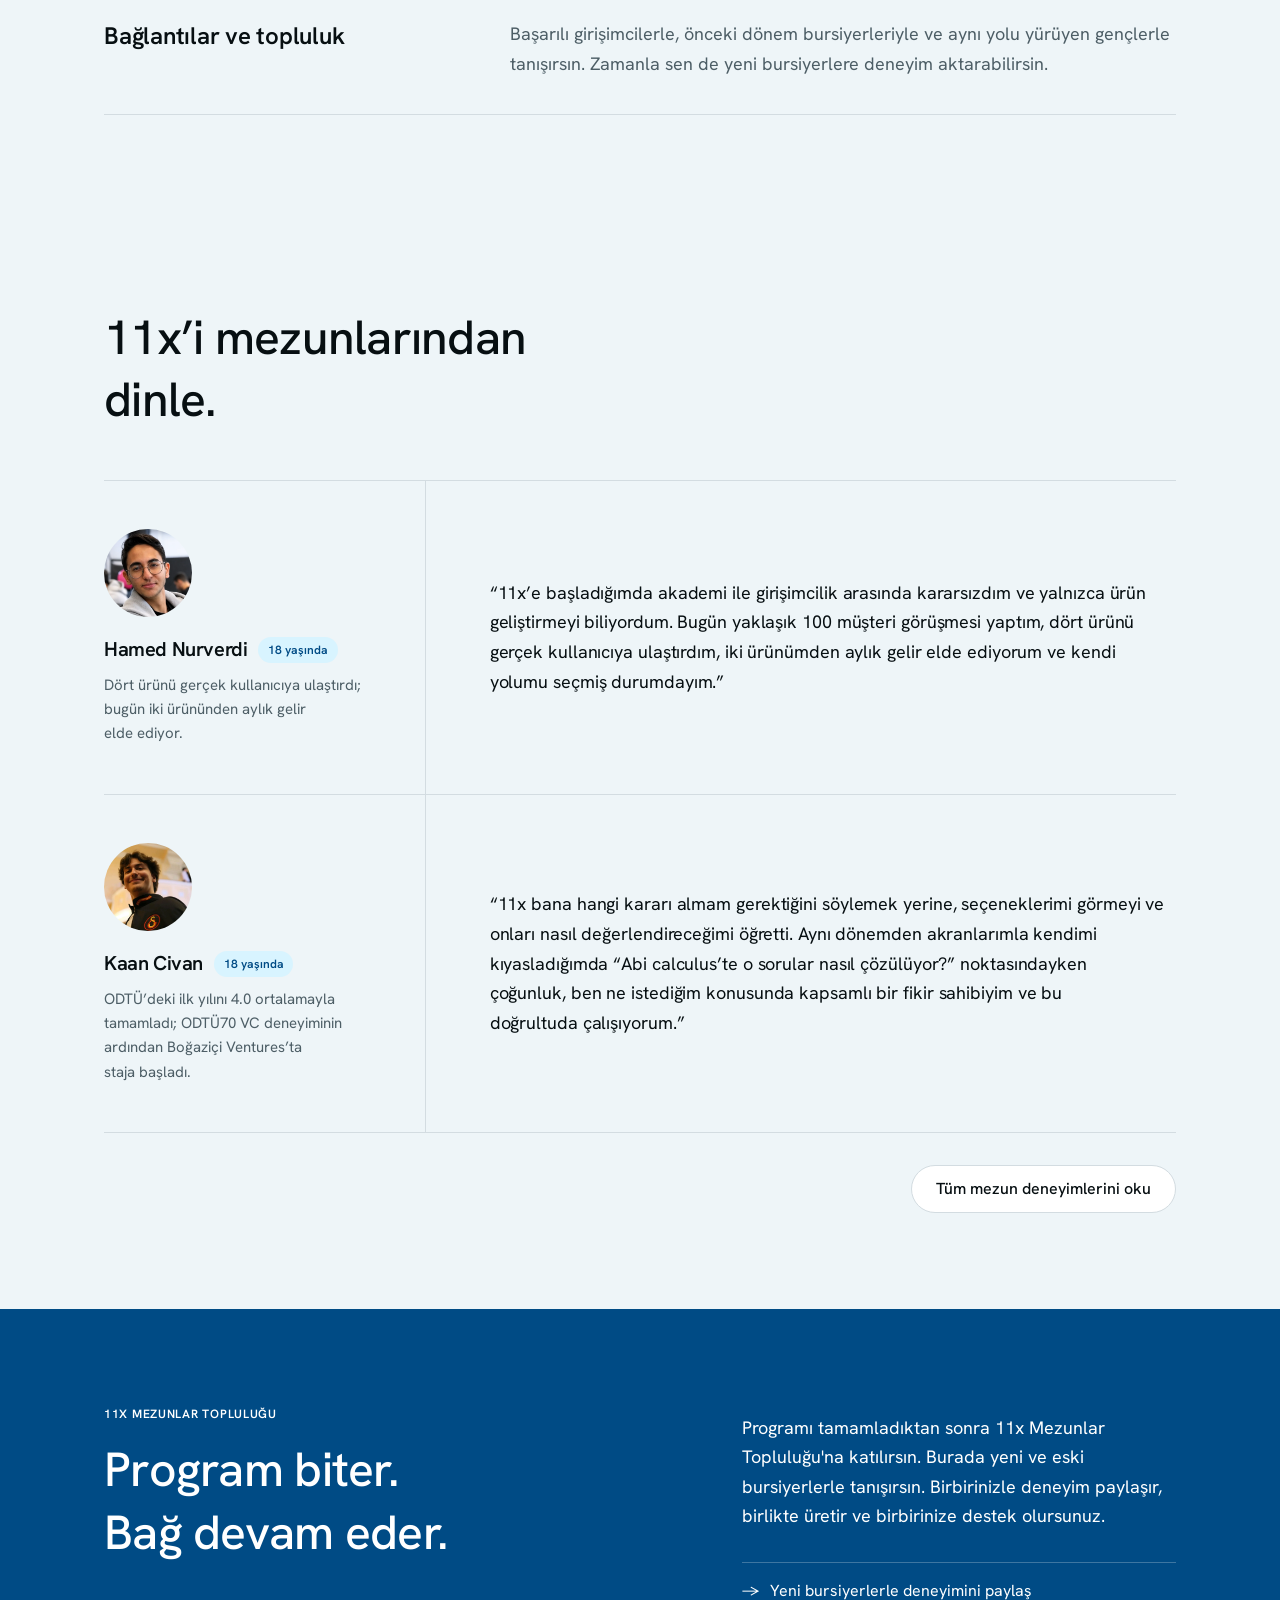
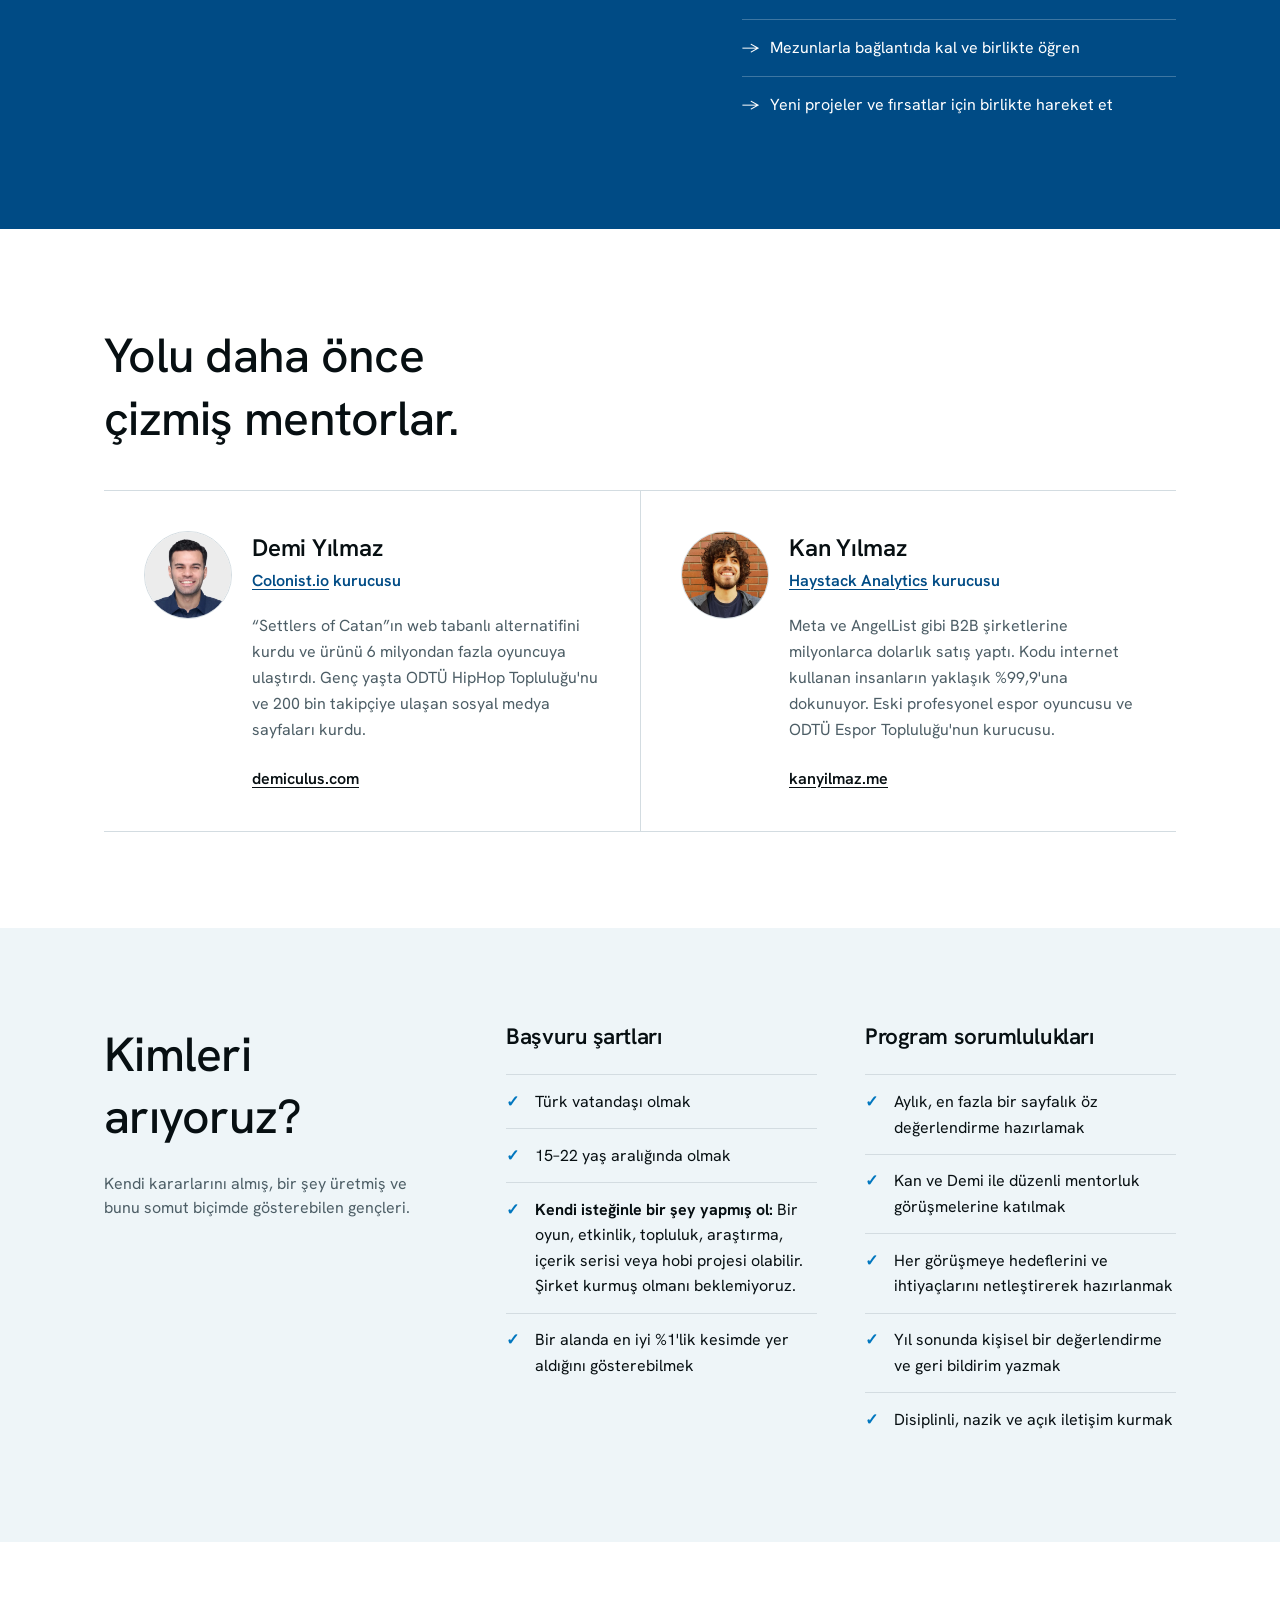
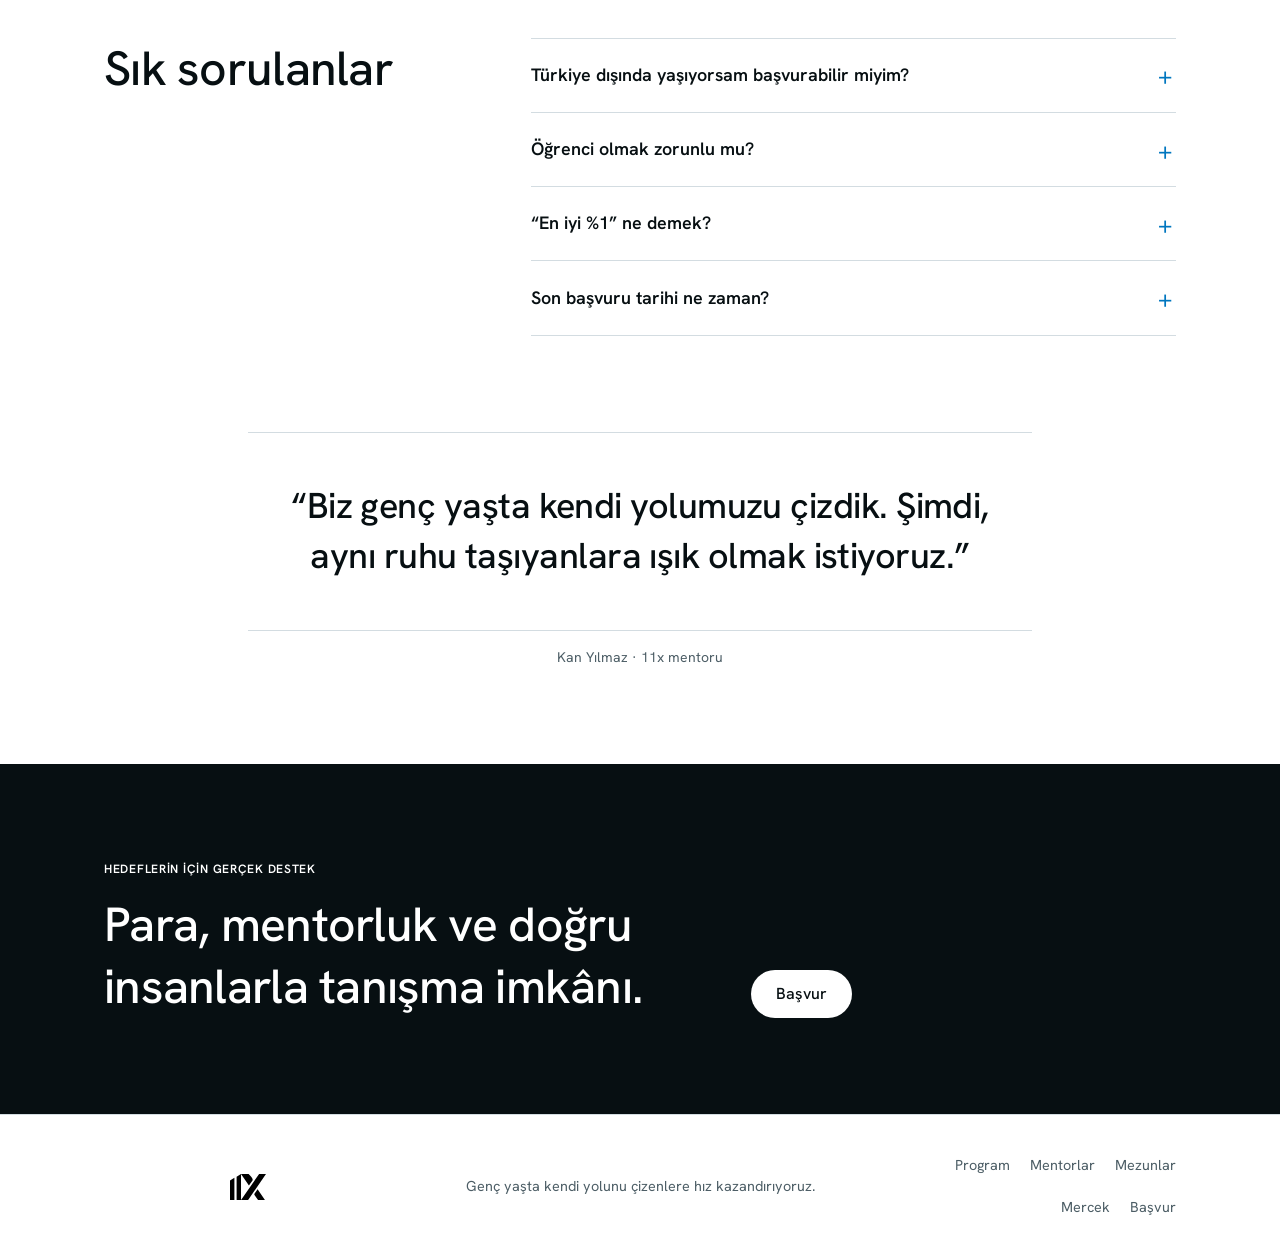
==== commit 0d8f1ba3: "feat: add 11x Mercek page for revenue-stage founders Introduce /mercek/ as a separate free program t" ====
--- a/index.html
+++ b/index.html
@@ -27,7 +27,7 @@
       href="https://fonts.googleapis.com/css2?family=Hanken+Grotesk:wght@400;500;600;700&amp;display=swap"
       rel="stylesheet"
     >
-    <link rel="stylesheet" href="styles.css?v=20260803.6">
+    <link rel="stylesheet" href="styles.css?v=20260810.1">
   </head>
   <body>
     <a class="skip-link" href="#icerik">İçeriğe geç</a>
@@ -65,6 +65,7 @@
           <a href="#destek">Destek</a>
           <a href="#mentorlar">Mentorlar</a>
           <a href="mezunlar.html">Mezunlar</a>
+          <a href="mercek/">Mercek</a>
           <a href="#sorular">Sorular</a>
         </div>
         <a
@@ -480,6 +481,7 @@
           <a href="#destek">Program</a>
           <a href="#mentorlar">Mentorlar</a>
           <a href="mezunlar.html">Mezunlar</a>
+          <a href="mercek/">Mercek</a>
           <a
             href="https://forms.gle/wE8u88QNbs6UGq2R9"
             target="_blank"
--- a/styles.css
+++ b/styles.css
@@ -966,6 +966,7 @@
 .footer__links a {
   color: var(--color-muted);
   font-size: 0.9rem;
+  text-decoration: none;
 }
 
 @keyframes hero-arrive {
@@ -975,6 +976,192 @@
   to {
     transform: translateY(0) scale(1);
   }
+}
+
+/* —— 11x Mercek —— */
+
+.page-mercek {
+  --color-bg: oklch(0.985 0.004 230);
+}
+
+.page-mercek .site-header {
+  background: oklch(0.985 0.004 230 / 0.92);
+  box-shadow: inset 0 -1px oklch(0 0 0 / 0.08);
+}
+
+.mercek-hero {
+  display: grid;
+  grid-template-columns: minmax(0, 1fr) 16rem;
+  gap: clamp(2.5rem, 7vw, 6rem);
+  align-items: center;
+  padding-block: clamp(4rem, 9vw, 7rem);
+}
+
+.mercek-hero__copy {
+  max-width: 44rem;
+}
+
+.mercek-hero__eyebrow {
+  margin-bottom: 1rem;
+  color: var(--color-primary-dark);
+  font-size: 0.75rem;
+  font-weight: 600;
+  letter-spacing: 0.06em;
+  text-transform: uppercase;
+}
+
+.mercek-hero h1 {
+  font-size: clamp(2.75rem, 6vw, 4.5rem);
+  line-height: 1.08;
+  letter-spacing: -0.035em;
+}
+
+.mercek-hero__lead {
+  max-width: 40rem;
+  margin-top: 1.25rem;
+  color: var(--color-muted);
+  font-size: 1.125rem;
+  line-height: 1.625;
+}
+
+.mercek-hero__actions {
+  display: flex;
+  flex-wrap: wrap;
+  gap: 0.75rem;
+  margin-top: 2rem;
+}
+
+.mercek-hero__art {
+  width: 100%;
+  aspect-ratio: 4 / 3;
+  object-fit: contain;
+  animation: hero-arrive 850ms var(--ease-out) both;
+}
+
+.mercek-facts-wrap {
+  padding-block: 0;
+}
+
+.fact-strip--mercek {
+  margin: 0;
+  padding-block: 2rem;
+}
+
+.mercek-pillars {
+  display: grid;
+  grid-template-columns: repeat(3, 1fr);
+  gap: 0;
+  border: 1px solid var(--color-line);
+}
+
+.mercek-pillar {
+  padding: clamp(1.75rem, 4vw, 2.5rem);
+}
+
+.mercek-pillar + .mercek-pillar {
+  border-left: 1px solid var(--color-line);
+}
+
+.mercek-pillar h3 {
+  font-size: 1.125rem;
+}
+
+.mercek-pillar p {
+  margin-top: 0.75rem;
+  color: var(--color-muted);
+  font-size: 1rem;
+  line-height: 1.6;
+}
+
+.mercek-process {
+  display: grid;
+  grid-template-columns: minmax(0, 1fr) minmax(16rem, 0.55fr);
+  gap: clamp(2.5rem, 6vw, 5rem);
+  align-items: start;
+}
+
+.mercek-process__lead {
+  max-width: 40rem;
+  margin-top: 1rem;
+  color: var(--color-muted);
+  font-size: 1.125rem;
+  line-height: 1.625;
+}
+
+.mercek-process__steps {
+  margin: 0;
+  padding: 0;
+  list-style: none;
+  counter-reset: mercek-step;
+  border-top: 1px solid var(--color-line);
+}
+
+.mercek-process__steps li {
+  position: relative;
+  padding: 1.25rem 0 1.25rem 2.75rem;
+  border-bottom: 1px solid var(--color-line);
+  font-size: 1.05rem;
+  line-height: 1.5;
+}
+
+.mercek-process__steps li::before {
+  position: absolute;
+  left: 0;
+  top: 1.25rem;
+  counter-increment: mercek-step;
+  content: counter(mercek-step);
+  display: grid;
+  width: 1.75rem;
+  height: 1.75rem;
+  place-items: center;
+  border-radius: 50%;
+  background: var(--color-primary-soft);
+  color: var(--color-primary-dark);
+  font-size: 0.8rem;
+  font-weight: 600;
+}
+
+.requirements--mercek {
+  grid-template-columns: minmax(0, 1fr) minmax(18rem, 0.65fr);
+}
+
+.check-list--mercek {
+  margin: 0;
+}
+
+.mercek-teaser {
+  border-block: 1px solid var(--color-line);
+  background: var(--color-surface);
+}
+
+.mercek-teaser__layout {
+  display: grid;
+  grid-template-columns: minmax(0, 1fr) minmax(18rem, 0.75fr);
+  gap: clamp(2rem, 6vw, 5rem);
+  align-items: end;
+}
+
+.mercek-teaser__label {
+  margin-bottom: 1rem;
+  color: var(--color-primary-dark);
+  font-size: 0.75rem;
+  font-weight: 600;
+  letter-spacing: 0.06em;
+  text-transform: uppercase;
+}
+
+.mercek-teaser h2 {
+  font-size: clamp(1.75rem, 4vw, 2.5rem);
+}
+
+.mercek-teaser__copy > p {
+  color: var(--color-muted);
+  font-size: 1.0625rem;
+  line-height: 1.625;
+}
+
+.mercek-teaser__copy .button {
+  margin-top: 1.5rem;
 }
 
 @media (max-width: 47.999rem) {
@@ -1013,6 +1200,22 @@
     border-bottom: 1px solid var(--color-line);
     padding-inline: 0;
   }
+
+  .mercek-pillars {
+    grid-template-columns: 1fr;
+  }
+
+  .mercek-pillar + .mercek-pillar {
+    border-left: 0;
+    border-top: 1px solid var(--color-line);
+  }
+
+  .requirements--mercek,
+  .mercek-teaser__layout,
+  .mercek-process {
+    grid-template-columns: 1fr;
+    gap: 2.5rem;
+  }
 }
 
 @media (max-width: 47.5rem) {
@@ -1205,6 +1408,29 @@
     width: 9rem;
     grid-row: 1;
   }
+
+  .mercek-hero {
+    grid-template-columns: 1fr;
+    padding-block: 4rem;
+  }
+
+  .mercek-hero__art {
+    width: 9rem;
+    grid-row: 1;
+  }
+
+  .mercek-pillars {
+    grid-template-columns: 1fr;
+  }
+
+  .mercek-teaser__layout {
+    grid-template-columns: 1fr;
+    gap: 2rem;
+  }
+
+  .mercek-process {
+    grid-template-columns: 1fr;
+  }
 }
 
 @media (max-width: 24rem) {
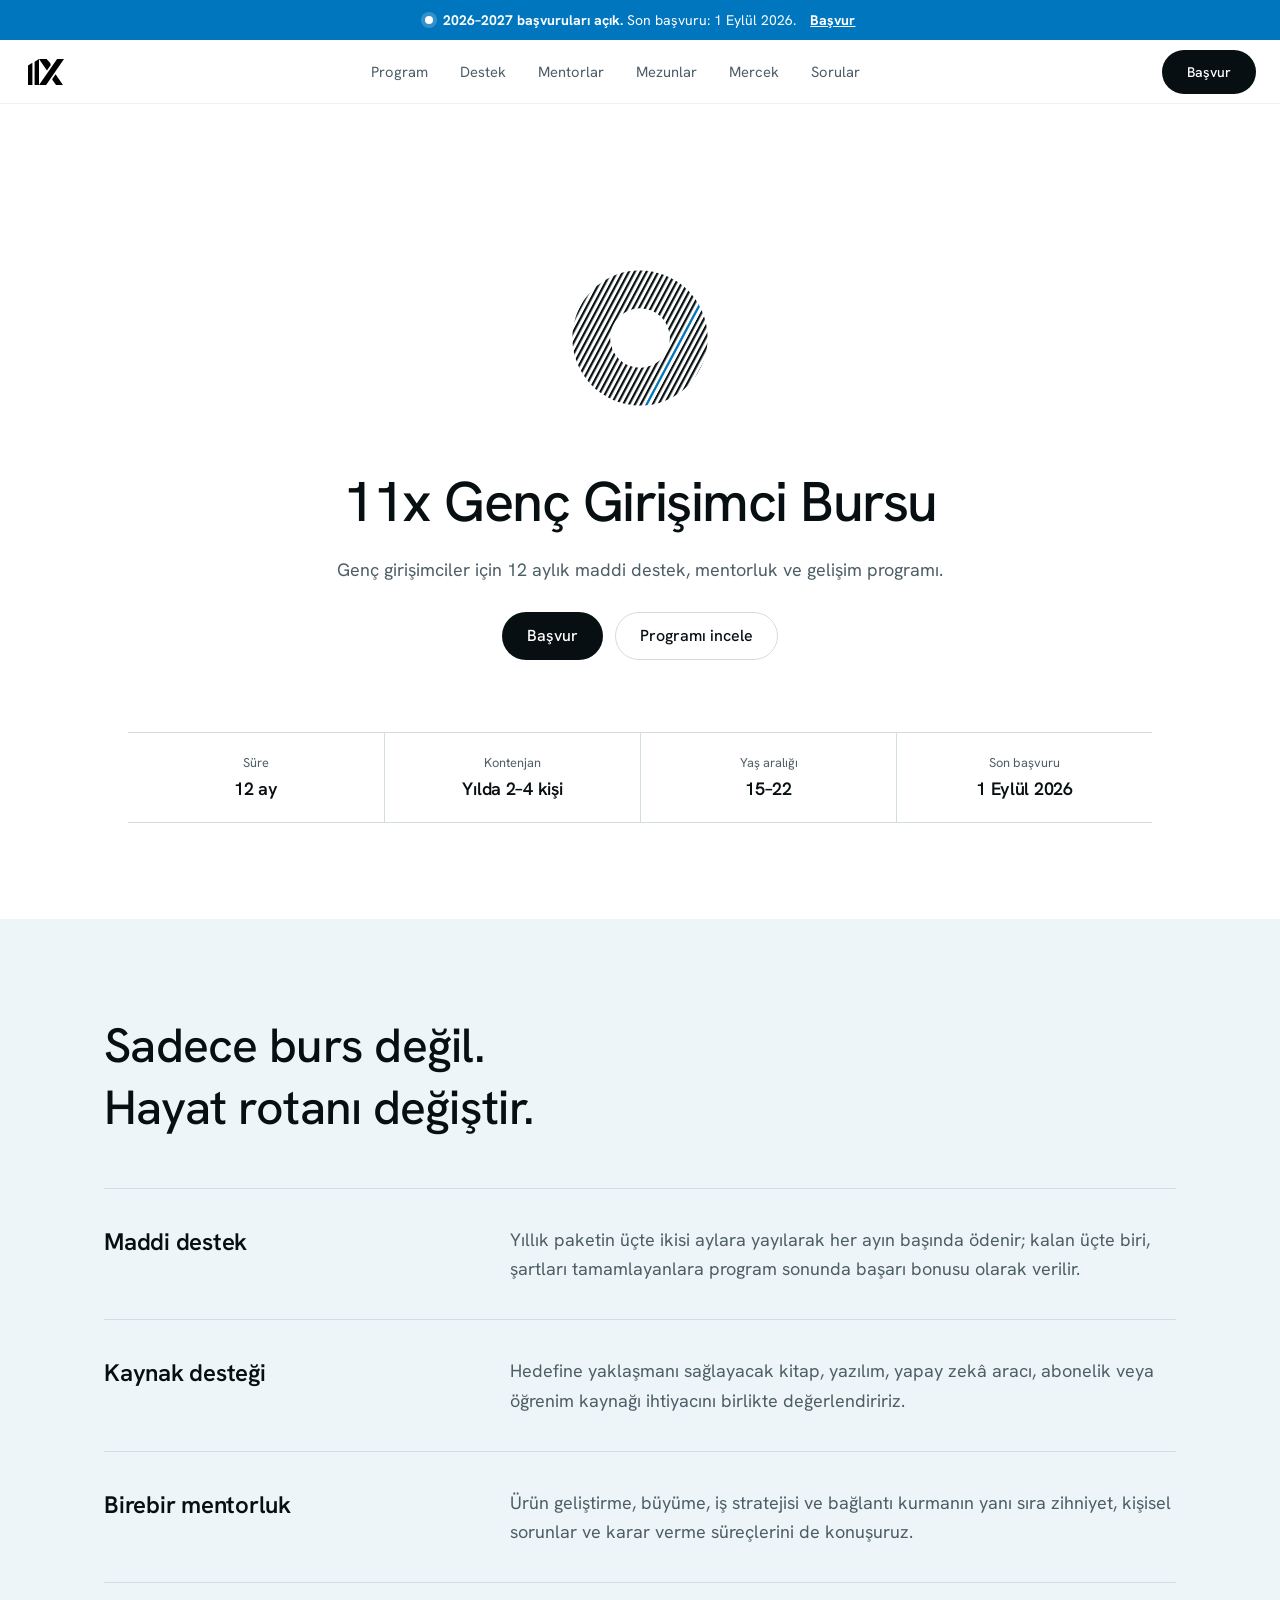
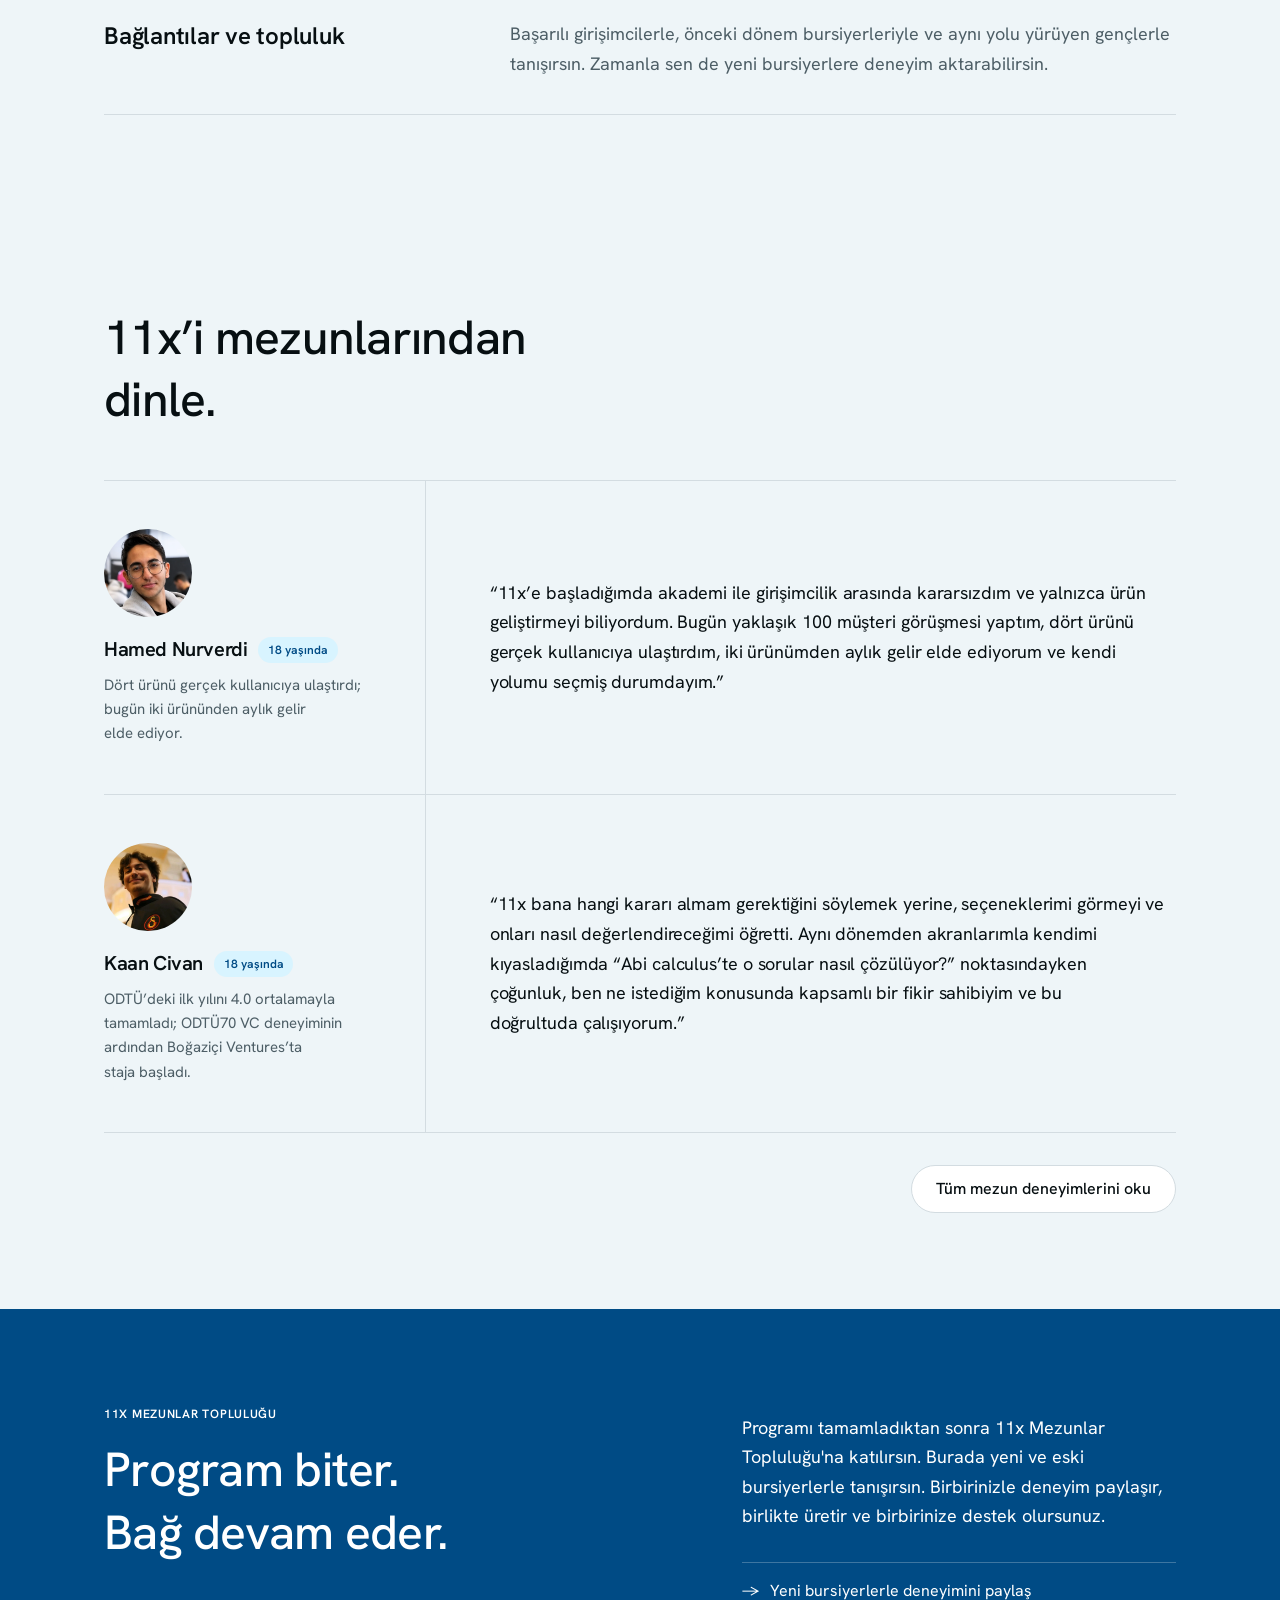
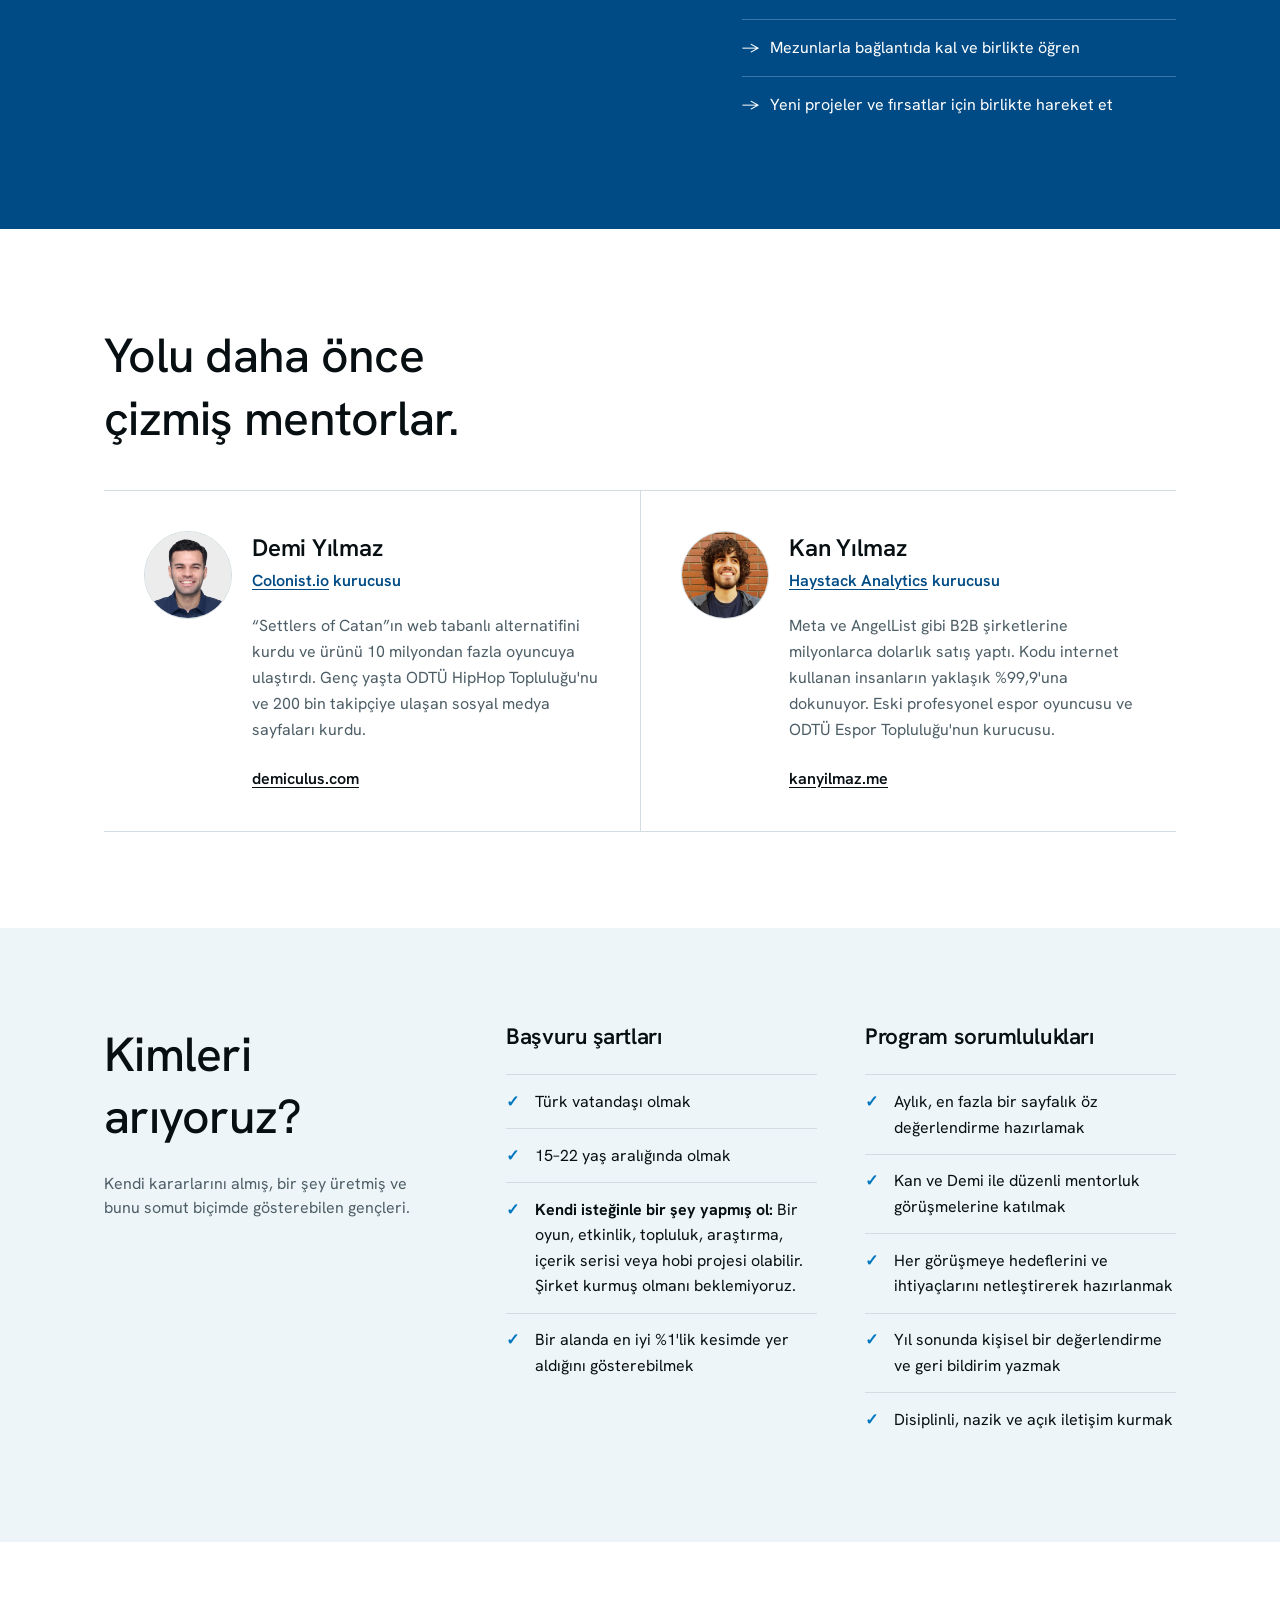
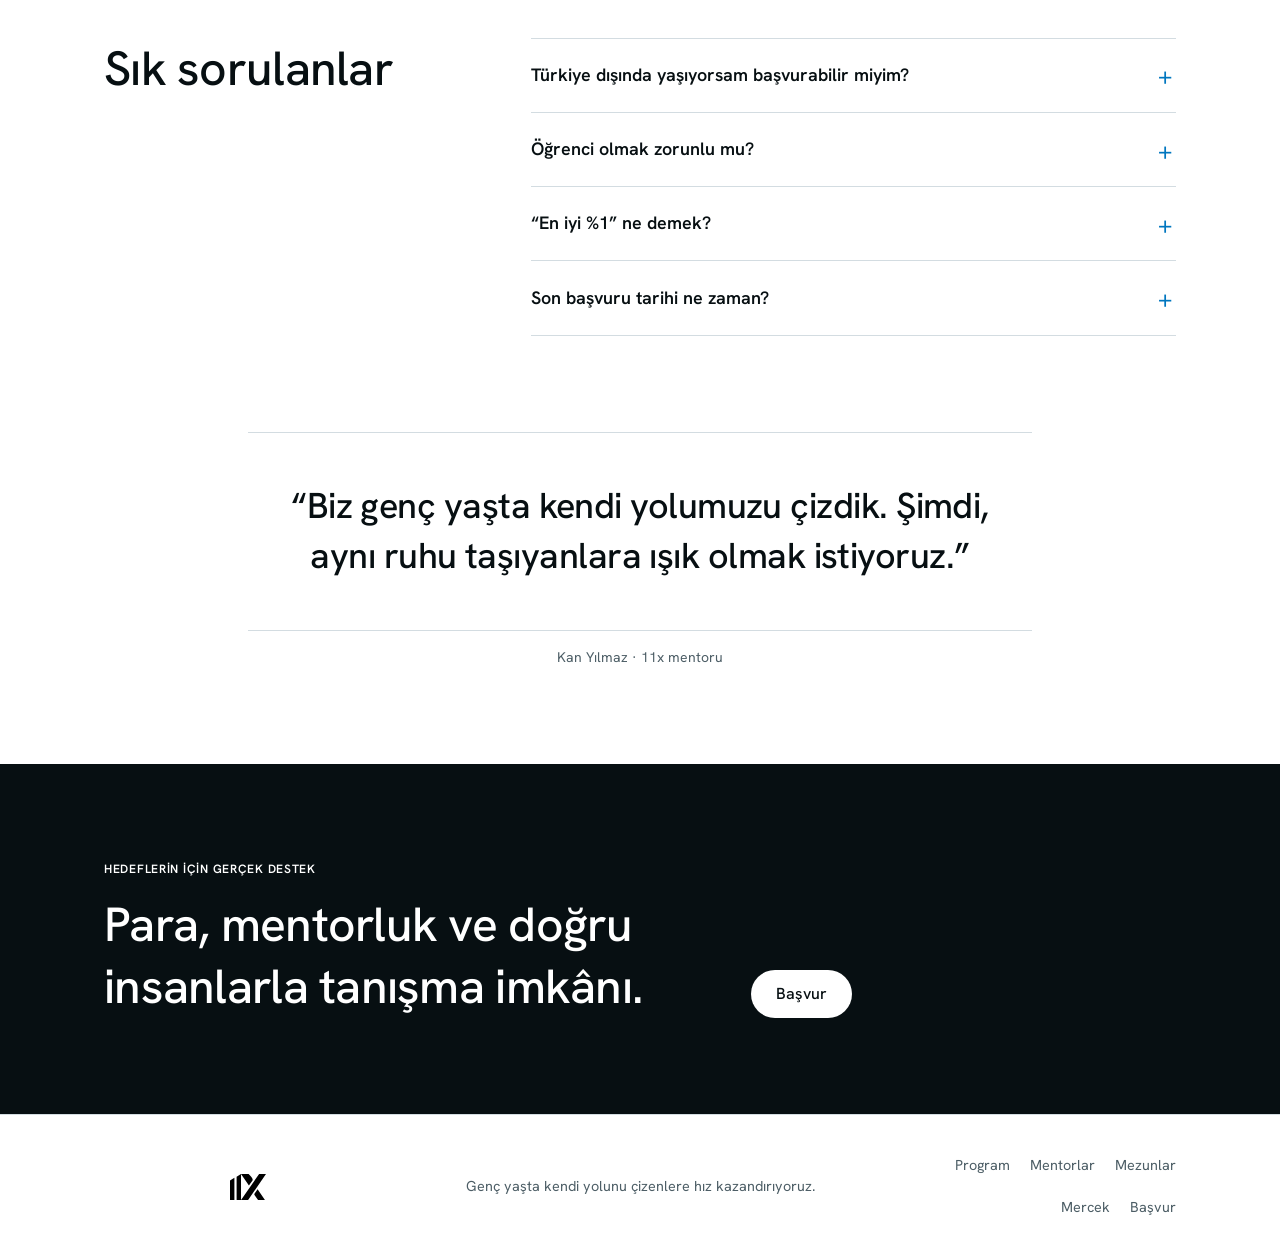
==== commit e8cc246c: "fix: update Colonist player count to 10 million Co-authored-by: Cursor <cursoragent@cursor.com>" ====
--- a/index.html
+++ b/index.html
@@ -302,7 +302,7 @@
                 </p>
                 <p>
                   “Settlers of Catan”ın web tabanlı alternatifini kurdu ve
-                  ürünü 6 milyondan fazla oyuncuya ulaştırdı. Genç yaşta ODTÜ
+                  ürünü 10 milyondan fazla oyuncuya ulaştırdı. Genç yaşta ODTÜ
                   HipHop Topluluğu'nu ve 200 bin takipçiye ulaşan sosyal medya
                   sayfaları kurdu.
                 </p>
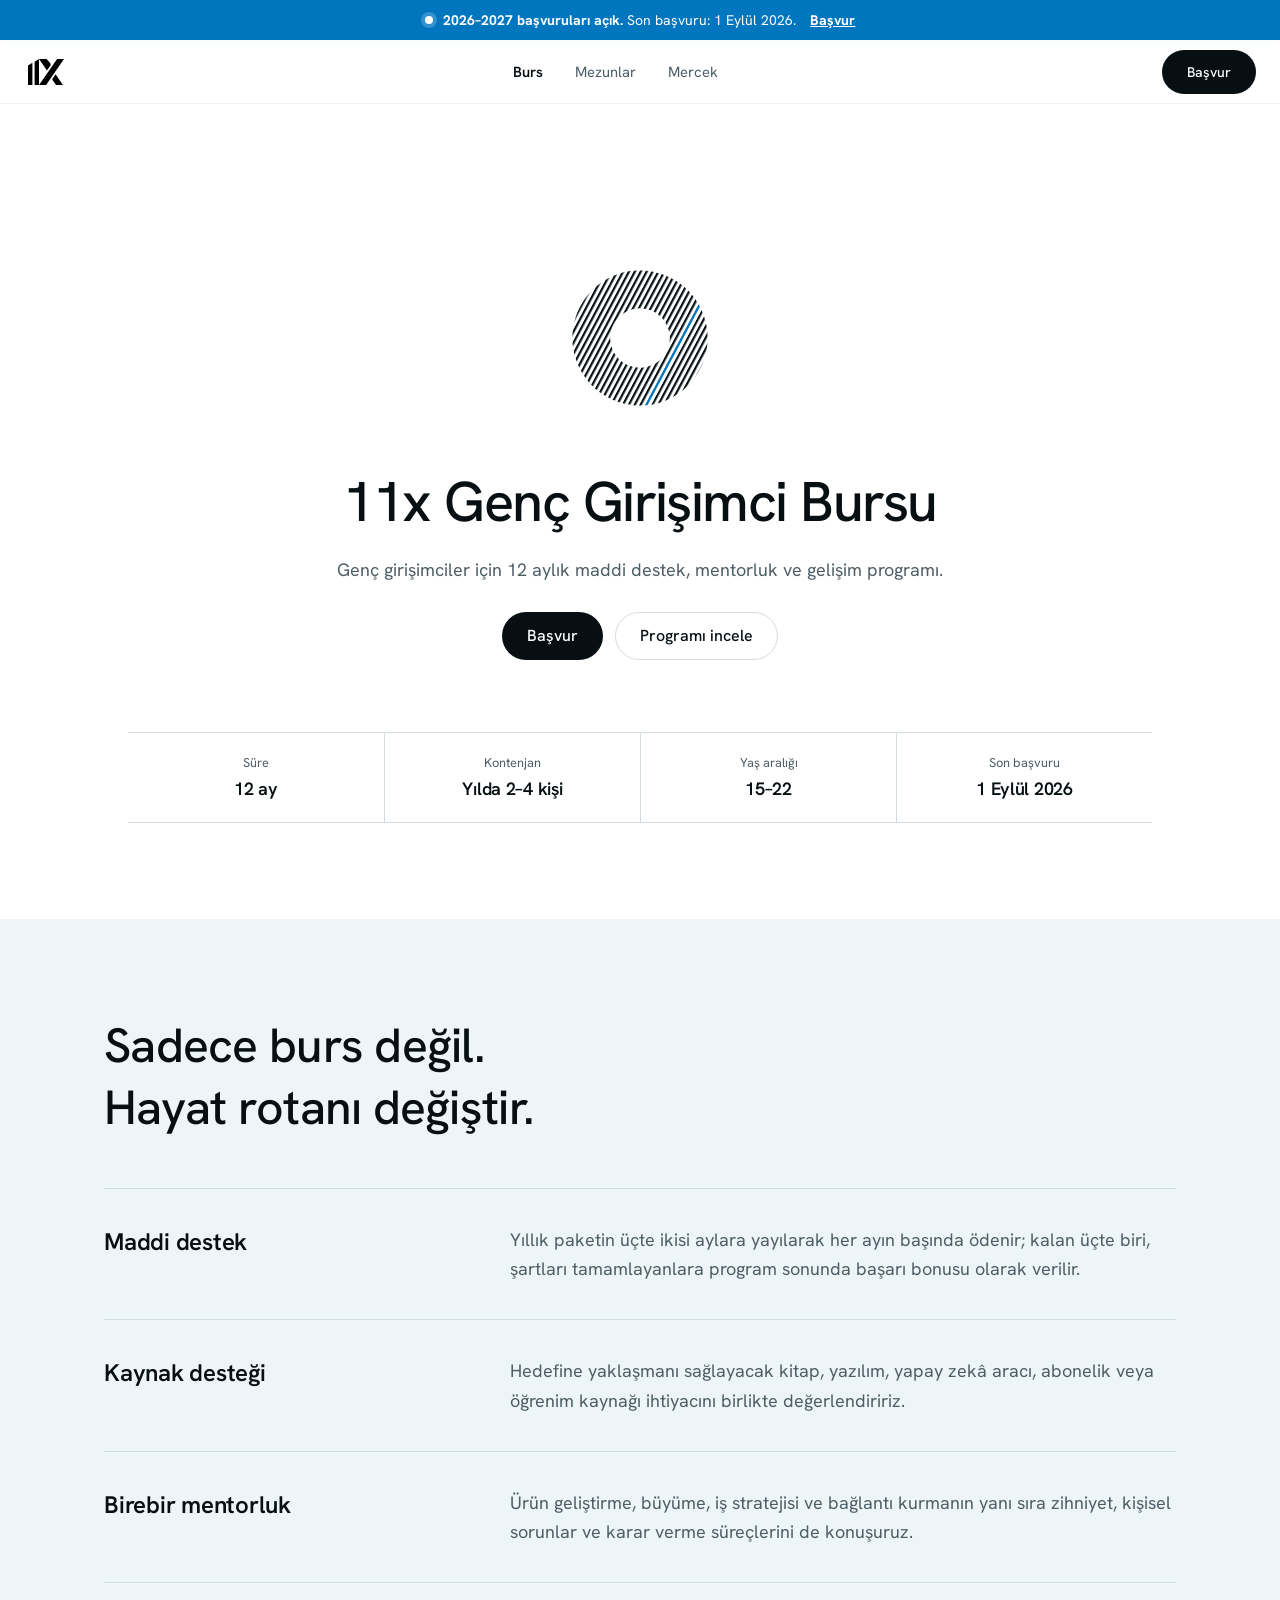
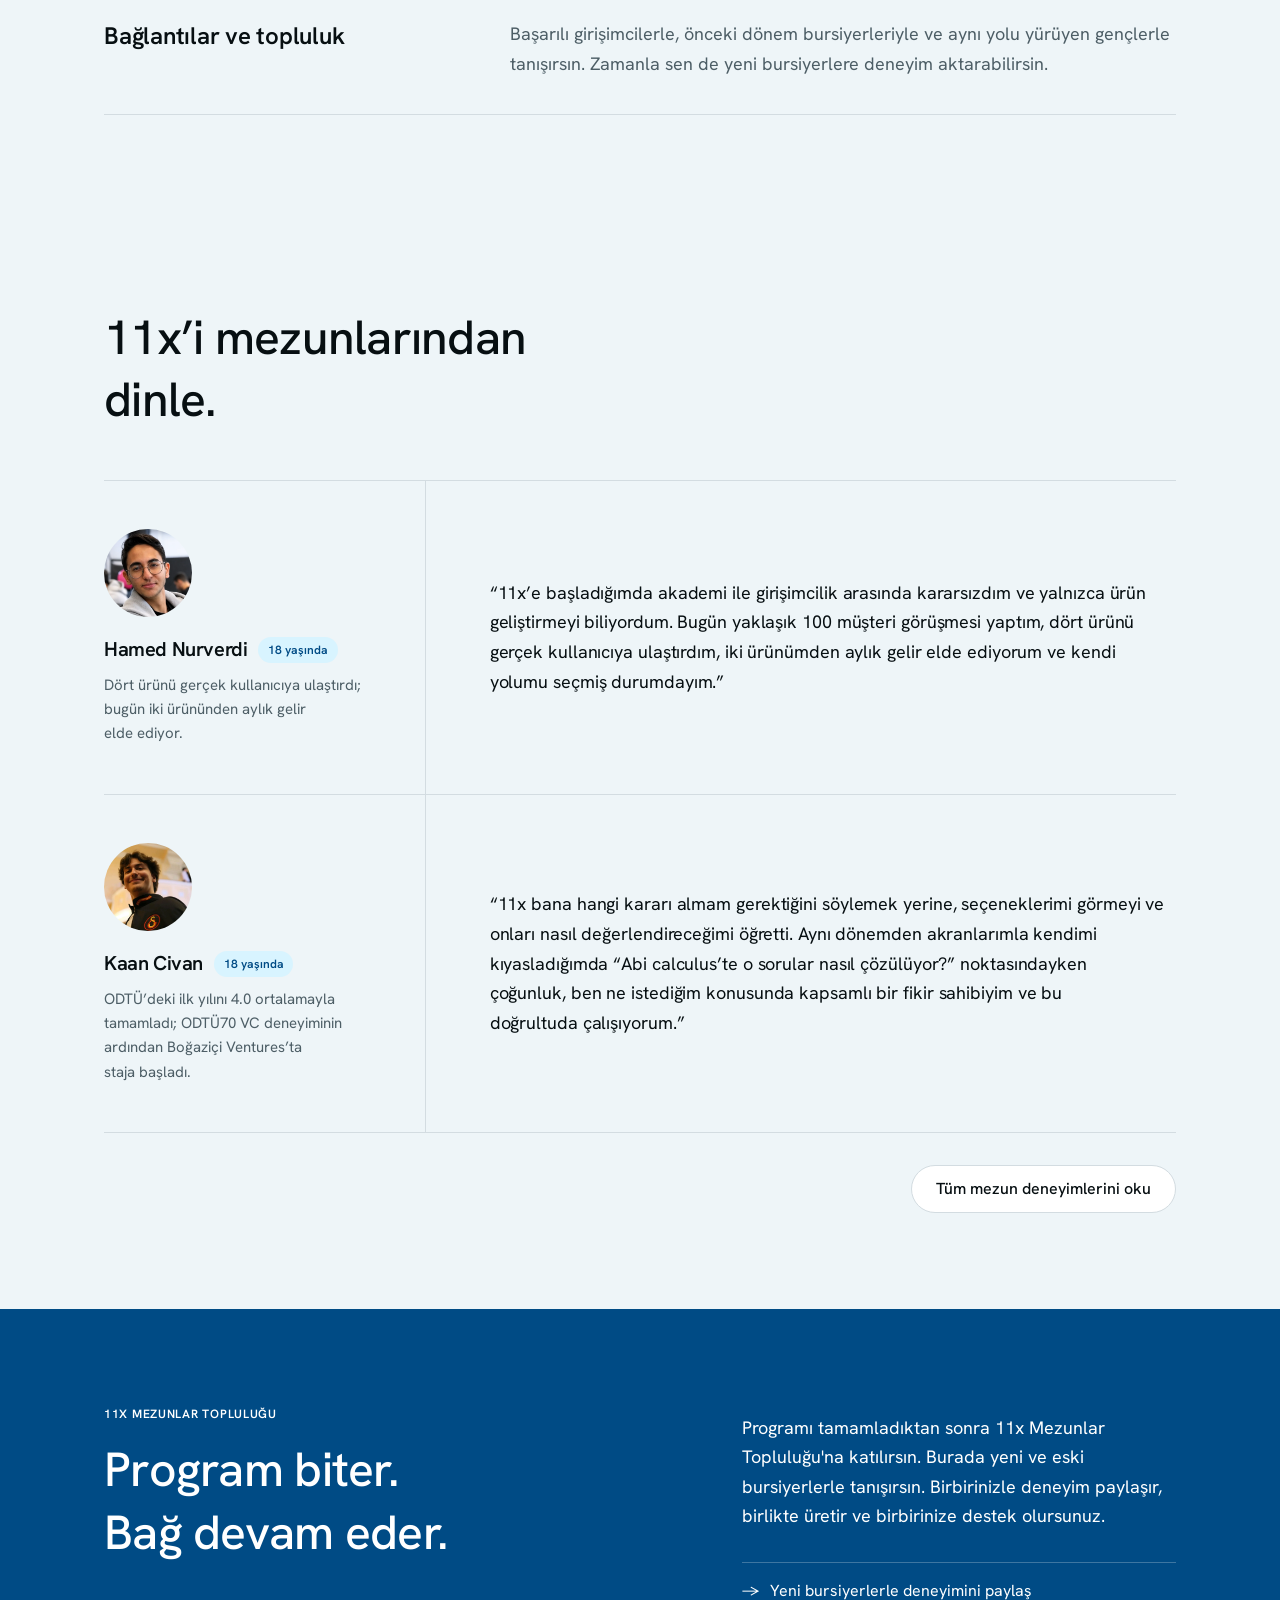
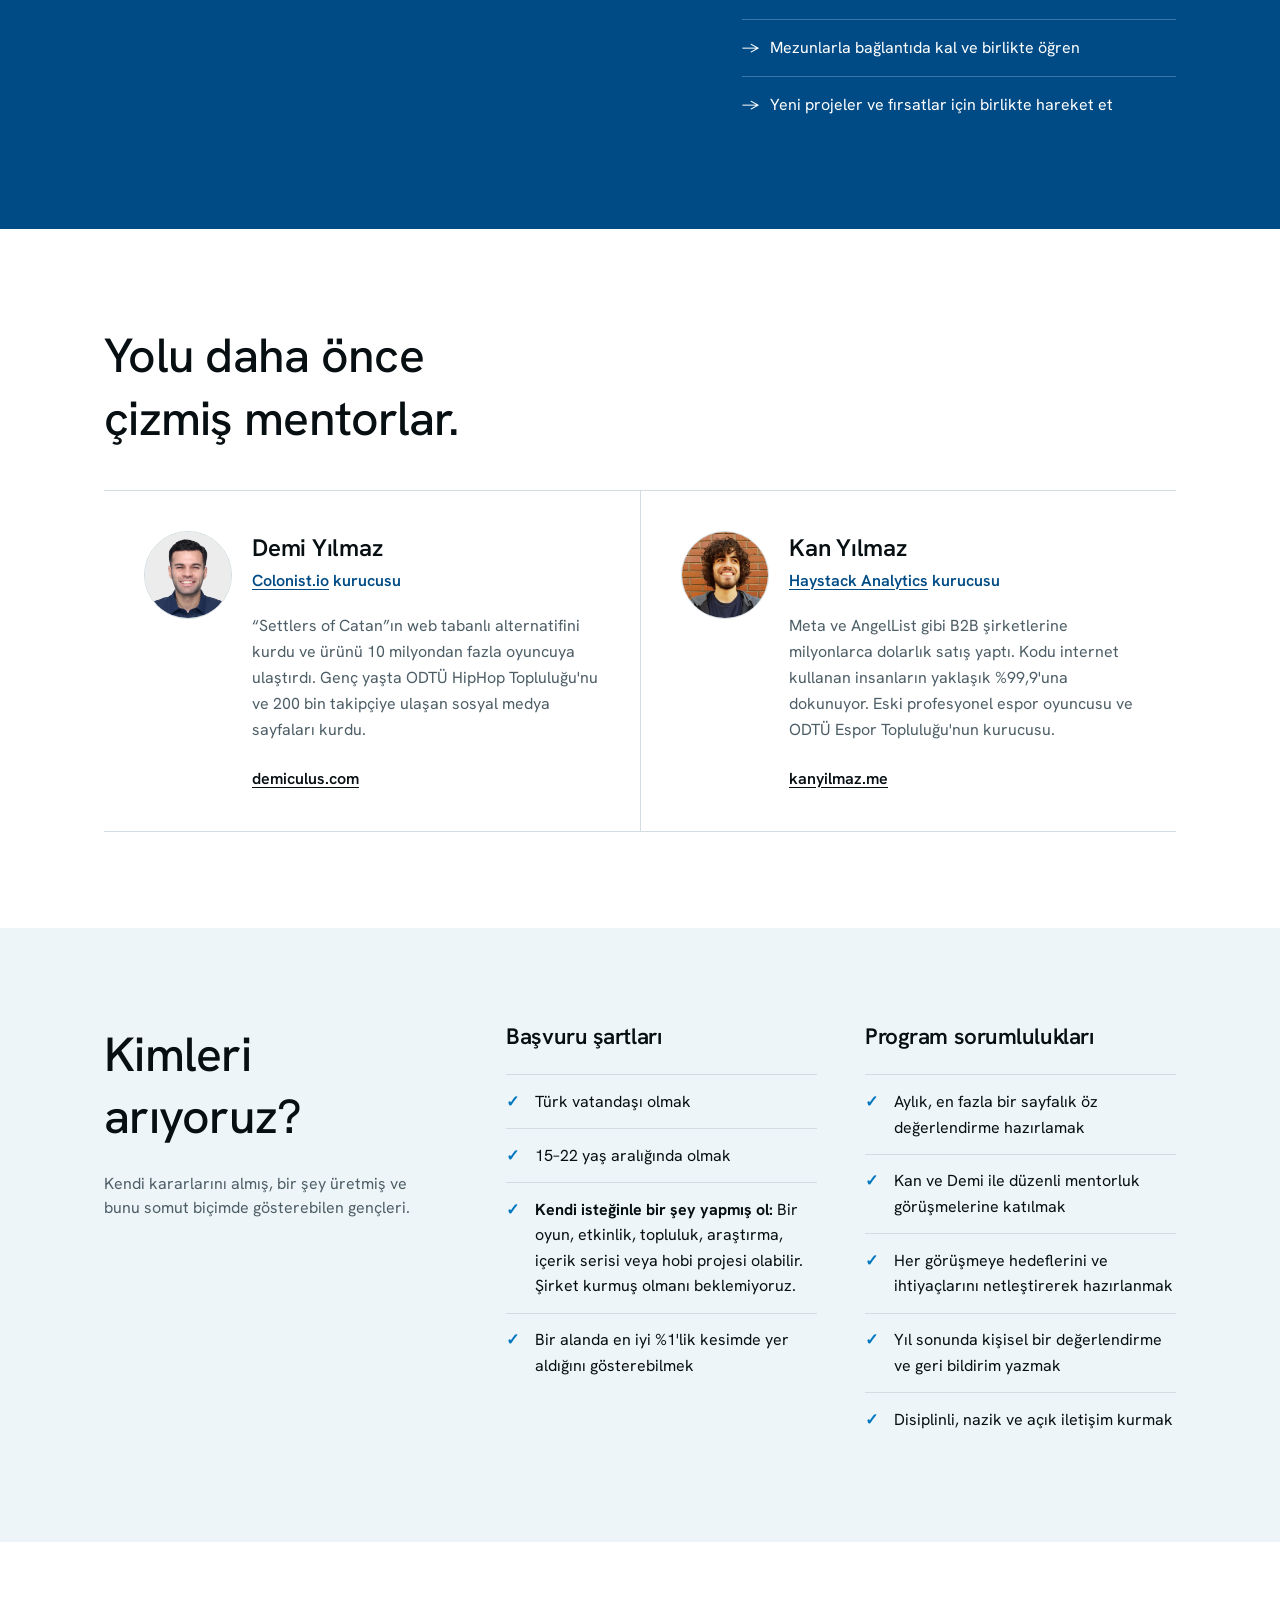
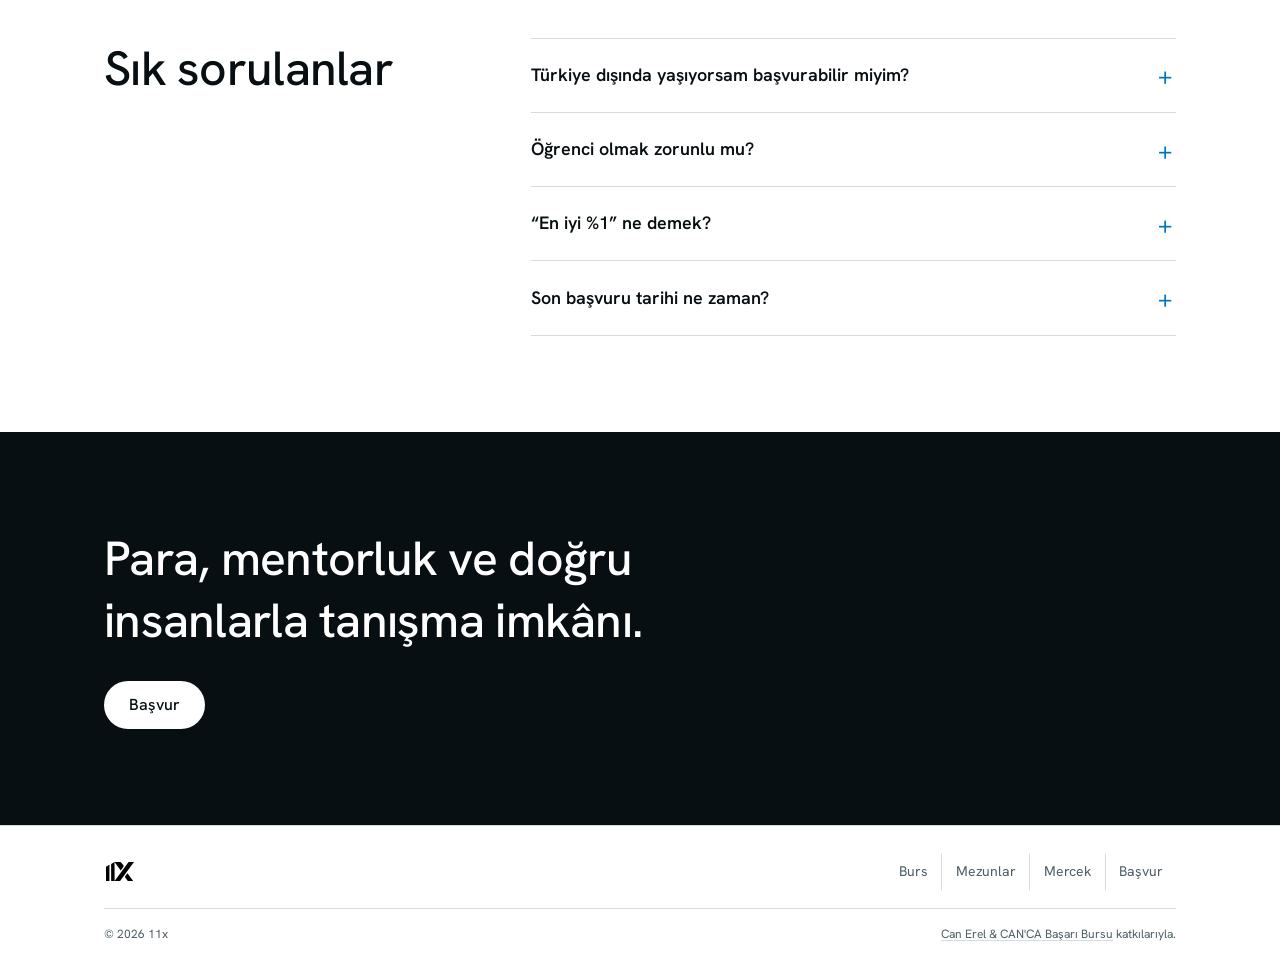
==== commit c20c4c78: "Polish shared chrome, mezunlar URL, and application CTA. Unify header/footer across pages, move alum" ====
--- a/index.html
+++ b/index.html
@@ -27,7 +27,7 @@
       href="https://fonts.googleapis.com/css2?family=Hanken+Grotesk:wght@400;500;600;700&amp;display=swap"
       rel="stylesheet"
     >
-    <link rel="stylesheet" href="styles.css?v=20260810.1">
+    <link rel="stylesheet" href="styles.css?v=20260812.8">
   </head>
   <body>
     <a class="skip-link" href="#icerik">İçeriğe geç</a>
@@ -51,22 +51,19 @@
 
     <header class="site-header">
       <nav class="container nav" aria-label="Ana navigasyon">
-        <a class="wordmark" href="index.html" aria-label="11x ana sayfa">
+        <a class="wordmark" href="/" aria-label="11x ana sayfa">
           <img
             class="wordmark__logo"
-            src="assets/11x-logo.svg"
+            src="/assets/11x-logo.svg"
             alt=""
             width="861"
             height="606"
           >
         </a>
         <div class="nav__links">
-          <a href="#destek">Program</a>
-          <a href="#destek">Destek</a>
-          <a href="#mentorlar">Mentorlar</a>
-          <a href="mezunlar.html">Mezunlar</a>
-          <a href="mercek/">Mercek</a>
-          <a href="#sorular">Sorular</a>
+          <a href="/" aria-current="page">Burs</a>
+          <a href="/mezunlar/">Mezunlar</a>
+          <a href="/mercek/">Mercek</a>
         </div>
         <a
           class="button button--small button--dark"
@@ -246,7 +243,7 @@
           </article>
 
           <div class="alumni-voices__footer">
-            <a class="button button--outline" href="mezunlar.html">
+            <a class="button button--outline" href="mezunlar/">
               Tüm mezun deneyimlerini oku
             </a>
           </div>
@@ -432,22 +429,12 @@
             </details>
           </div>
         </div>
-        <figure class="container mentor-testimonial">
-          <blockquote>
-            “Biz genç yaşta kendi yolumuzu çizdik. Şimdi, aynı ruhu taşıyanlara
-            ışık olmak istiyoruz.”
-          </blockquote>
-          <figcaption>Kan Yılmaz · 11x mentoru</figcaption>
-        </figure>
       </section>
 
       <section class="section application" id="basvuru">
-        <div class="container application__intro">
-          <div>
-            <p class="application__status">Hedeflerin için gerçek destek</p>
+        <div class="container">
+          <div class="application__intro">
             <h2>Para, mentorluk ve doğru insanlarla tanışma imkânı.</h2>
-          </div>
-          <div>
             <a
               class="button button--light"
               href="https://forms.gle/wE8u88QNbs6UGq2R9"
@@ -462,33 +449,44 @@
     </main>
 
     <footer class="footer">
-      <div class="container footer__inner">
-        <a
-          class="wordmark wordmark--footer"
-          href="index.html"
-          aria-label="11x ana sayfa"
-        >
-          <img
-            class="wordmark__logo"
-            src="assets/11x-logo.svg"
-            alt=""
-            width="861"
-            height="606"
+      <div class="container">
+        <div class="footer__row">
+          <a
+            class="wordmark wordmark--footer"
+            href="/"
+            aria-label="11x ana sayfa"
           >
-        </a>
-        <p>Genç yaşta kendi yolunu çizenlere hız kazandırıyoruz.</p>
-        <div class="footer__links">
-          <a href="#destek">Program</a>
-          <a href="#mentorlar">Mentorlar</a>
-          <a href="mezunlar.html">Mezunlar</a>
-          <a href="mercek/">Mercek</a>
-          <a
-            href="https://forms.gle/wE8u88QNbs6UGq2R9"
-            target="_blank"
-            rel="noopener noreferrer"
-          >
-            Başvur
+            <img
+              class="wordmark__logo"
+              src="/assets/11x-logo.svg"
+              alt=""
+              width="861"
+              height="606"
+            >
           </a>
+          <ul class="footer__nav">
+            <li><a href="/" aria-current="page">Burs</a></li>
+            <li><a href="/mezunlar/">Mezunlar</a></li>
+            <li><a href="/mercek/">Mercek</a></li>
+            <li>
+              <a
+                href="https://forms.gle/wE8u88QNbs6UGq2R9"
+                target="_blank"
+                rel="noopener noreferrer"
+              >Başvur</a>
+            </li>
+          </ul>
+        </div>
+        <div class="footer__meta">
+          <span>© 2026 11x</span>
+          <p>
+            <a
+              href="https://canerel.com.tr/basari-bursu"
+              target="_blank"
+              rel="noopener noreferrer"
+            >Can Erel &amp; CAN'CA Başarı Bursu</a>
+            katkılarıyla.
+          </p>
         </div>
       </div>
     </footer>
--- a/styles.css
+++ b/styles.css
@@ -623,29 +623,6 @@
   line-height: 1.625;
 }
 
-.mentor-testimonial {
-  max-width: 52rem;
-  margin-top: 6rem;
-  text-align: center;
-}
-
-.mentor-testimonial blockquote {
-  border-block: 1px solid var(--color-line);
-  padding: 3rem 1rem;
-  color: var(--color-ink);
-  font-size: clamp(1.5rem, 3vw, 2.25rem);
-  font-weight: 500;
-  line-height: 1.4;
-  letter-spacing: -0.015em;
-  text-wrap: balance;
-}
-
-.mentor-testimonial figcaption {
-  margin-top: 1rem;
-  color: var(--color-muted);
-  font-size: 0.875rem;
-}
-
 .alumni-voices {
   background: var(--color-surface);
 }
@@ -928,45 +905,96 @@
 }
 
 .application__intro {
-  display: grid;
-  grid-template-columns: minmax(0, 1fr) minmax(20rem, 0.75fr);
-  gap: 5rem;
-  align-items: end;
+  max-width: 40rem;
+  text-align: left;
 }
 
 .application__intro .button {
-  margin-top: 0;
+  margin-top: 1.75rem;
 }
 
 .footer {
   border-top: 1px solid var(--color-line);
-  padding-block: 2.5rem;
-}
-
-.footer__inner {
-  display: grid;
-  grid-template-columns: 1fr 1.5fr 1fr;
-  align-items: center;
-  gap: 2rem;
-}
-
-.footer__inner > p {
-  color: var(--color-muted);
-  font-size: 0.9rem;
-  text-align: center;
-}
-
-.footer__links {
+  padding: 1.75rem 0 1.5rem;
+}
+
+.footer__row {
+  display: flex;
+  align-items: center;
+  justify-content: space-between;
+  gap: 1.5rem 2.5rem;
+}
+
+.footer .wordmark--footer {
+  min-width: 2rem;
+  min-height: 2rem;
+  flex: 0 0 auto;
+}
+
+.footer .wordmark--footer .wordmark__logo {
+  width: 1.75rem;
+}
+
+.footer__nav {
   display: flex;
   flex-wrap: wrap;
+  align-items: center;
   justify-content: flex-end;
-  gap: 1.25rem;
-}
-
-.footer__links a {
-  color: var(--color-muted);
-  font-size: 0.9rem;
+  gap: 0.15rem 0;
+  margin: 0;
+  padding: 0;
+  list-style: none;
+}
+
+.footer__nav a {
+  display: inline-flex;
+  align-items: center;
+  min-height: 2.25rem;
+  padding: 0 0.85rem;
+  color: var(--color-muted);
+  font-size: 0.875rem;
+  letter-spacing: -0.01em;
   text-decoration: none;
+  transition: color 160ms ease;
+}
+
+.footer__nav a:hover {
+  color: var(--color-ink);
+}
+
+.footer__nav li + li a {
+  border-left: 1px solid var(--color-line);
+}
+
+.footer__meta {
+  display: flex;
+  flex-wrap: wrap;
+  align-items: baseline;
+  justify-content: space-between;
+  gap: 0.75rem 1.5rem;
+  margin-top: 1.15rem;
+  padding-top: 1rem;
+  border-top: 1px solid var(--color-line);
+  color: var(--color-muted);
+  font-size: 0.75rem;
+  line-height: 1.5;
+}
+
+.footer__meta p {
+  margin: 0;
+}
+
+.footer__meta a {
+  color: inherit;
+  text-decoration: underline;
+  text-decoration-color: var(--color-line);
+  text-underline-offset: 0.18em;
+  transition: color 160ms ease, text-decoration-color 160ms ease;
+}
+
+.footer__meta a:hover {
+  color: var(--color-ink);
+  text-decoration-color: var(--color-ink);
 }
 
 @keyframes hero-arrive {
@@ -1173,7 +1201,6 @@
   .community__layout,
   .requirements,
   .faq-layout,
-  .application__intro,
   .alumni-highlight {
     grid-template-columns: 1fr;
     gap: 2.5rem;
@@ -1307,31 +1334,19 @@
     border-left: 0;
   }
 
-  .footer__inner {
-    grid-template-columns: 1fr;
-  }
-
-  .footer__inner > p {
-    text-align: left;
-  }
-
-  .footer__links {
+  .footer__row {
+    flex-direction: column;
+    align-items: flex-start;
+    gap: 1rem;
+  }
+
+  .footer__nav {
     justify-content: flex-start;
-  }
-
-  .footer__links a {
-    display: inline-flex;
+    margin-left: -0.85rem;
+  }
+
+  .footer__nav a {
     min-height: 2.75rem;
-    align-items: center;
-  }
-
-  .mentor-testimonial {
-    margin-top: 4.5rem;
-  }
-
-  .mentor-testimonial blockquote {
-    padding: 2rem 0;
-    font-size: 1.35rem;
   }
 
   .alumni-page-hero {
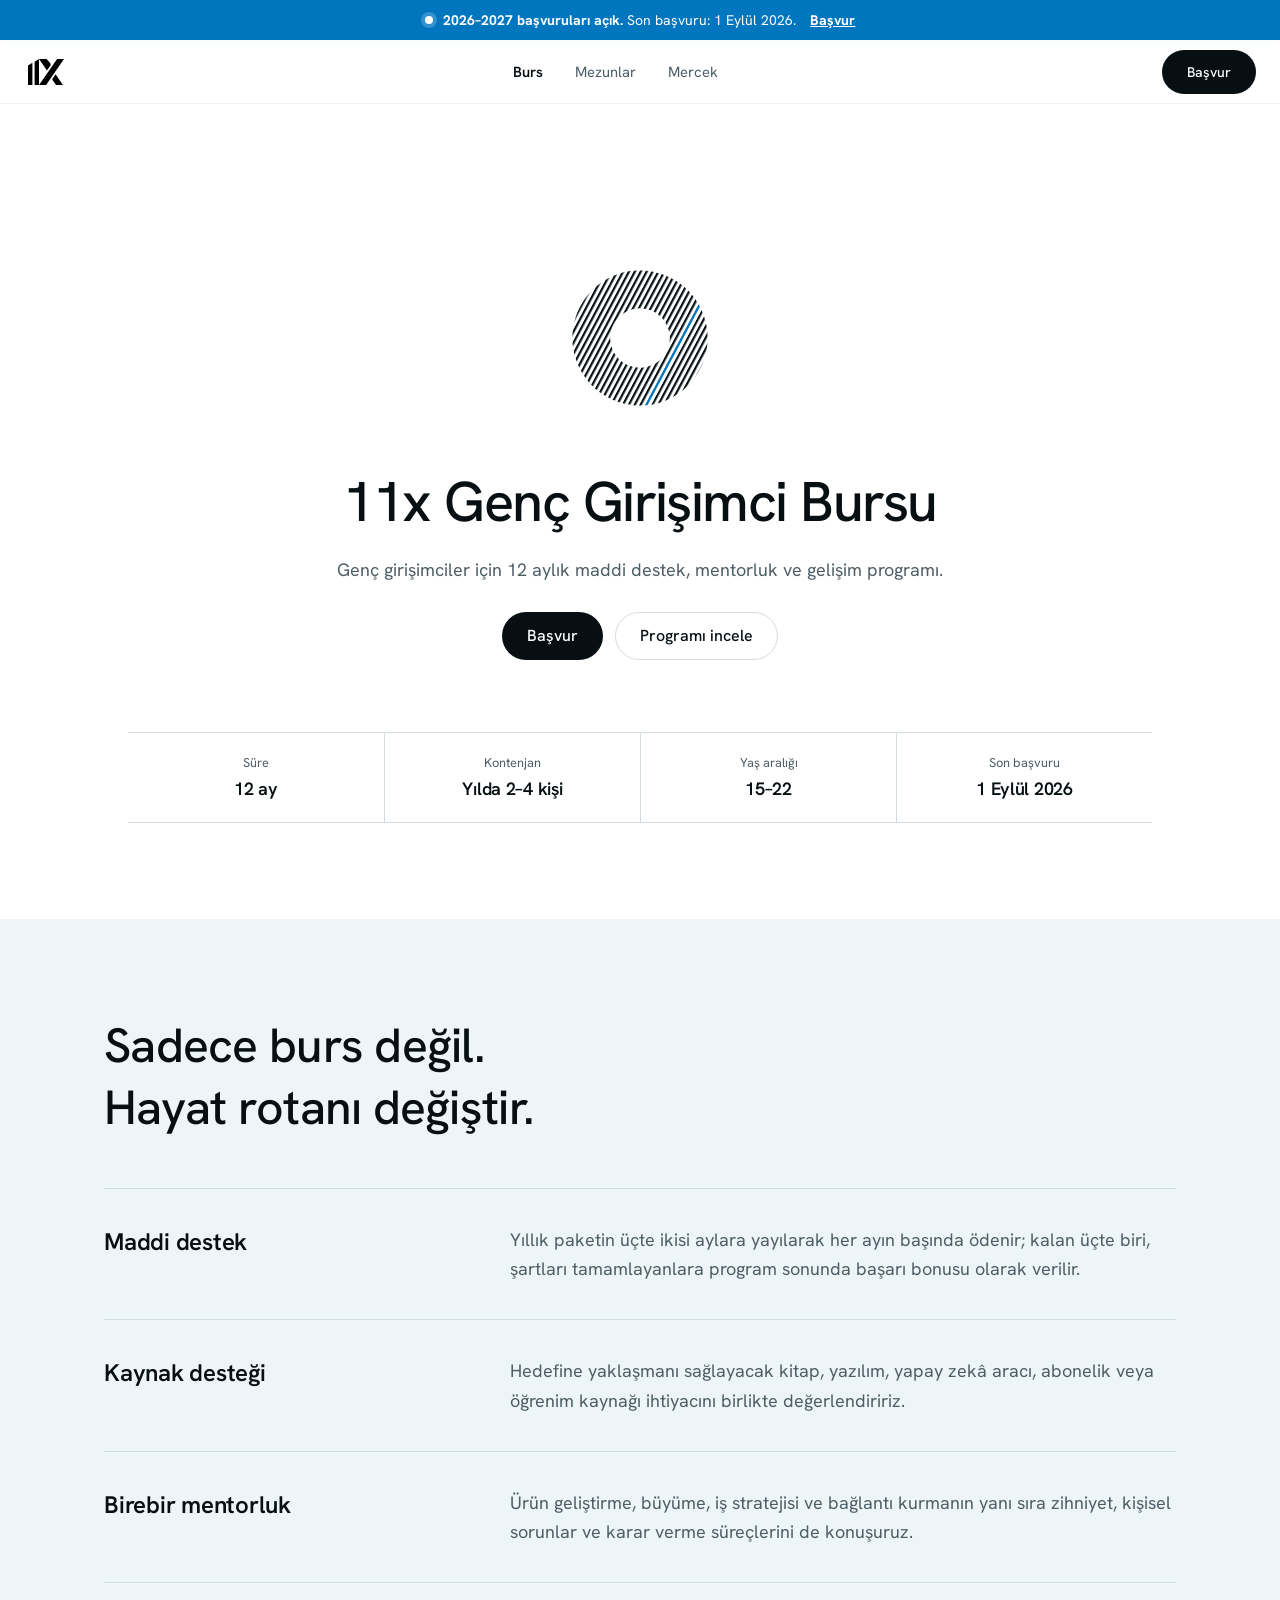
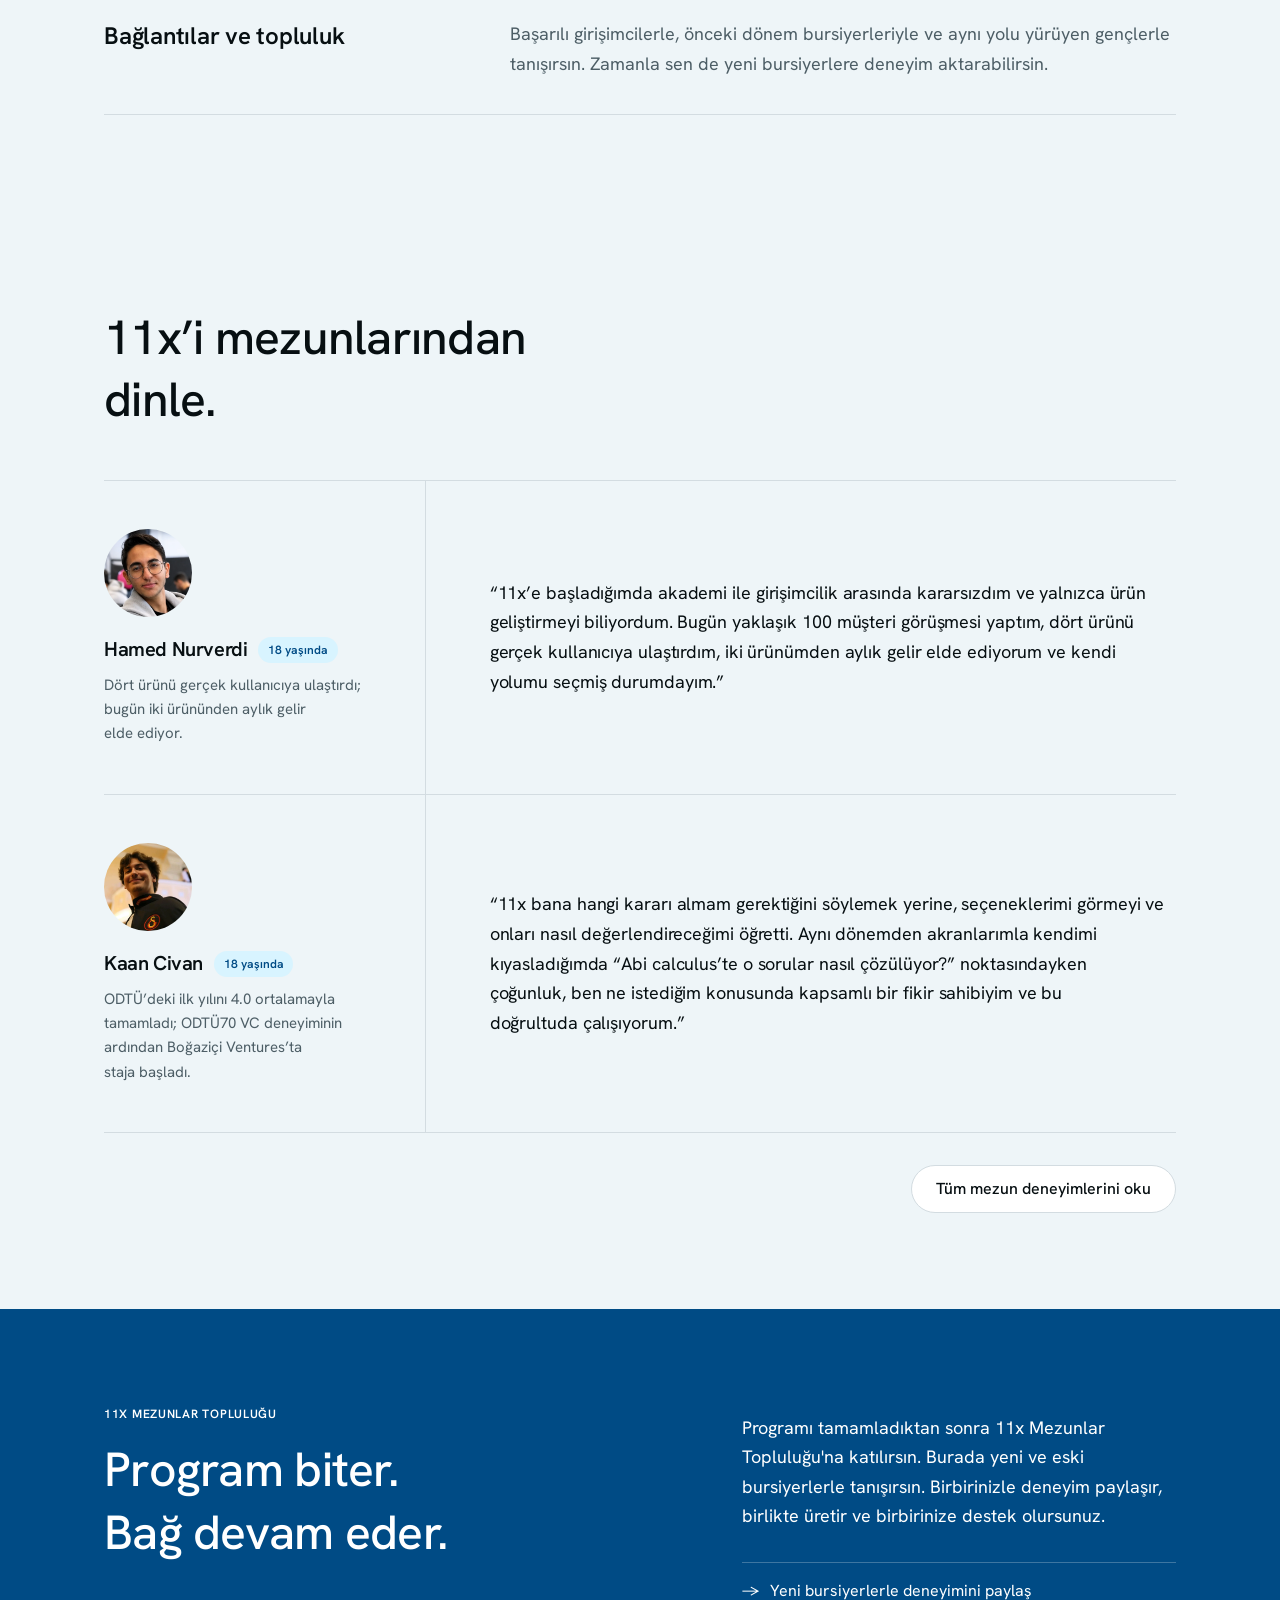
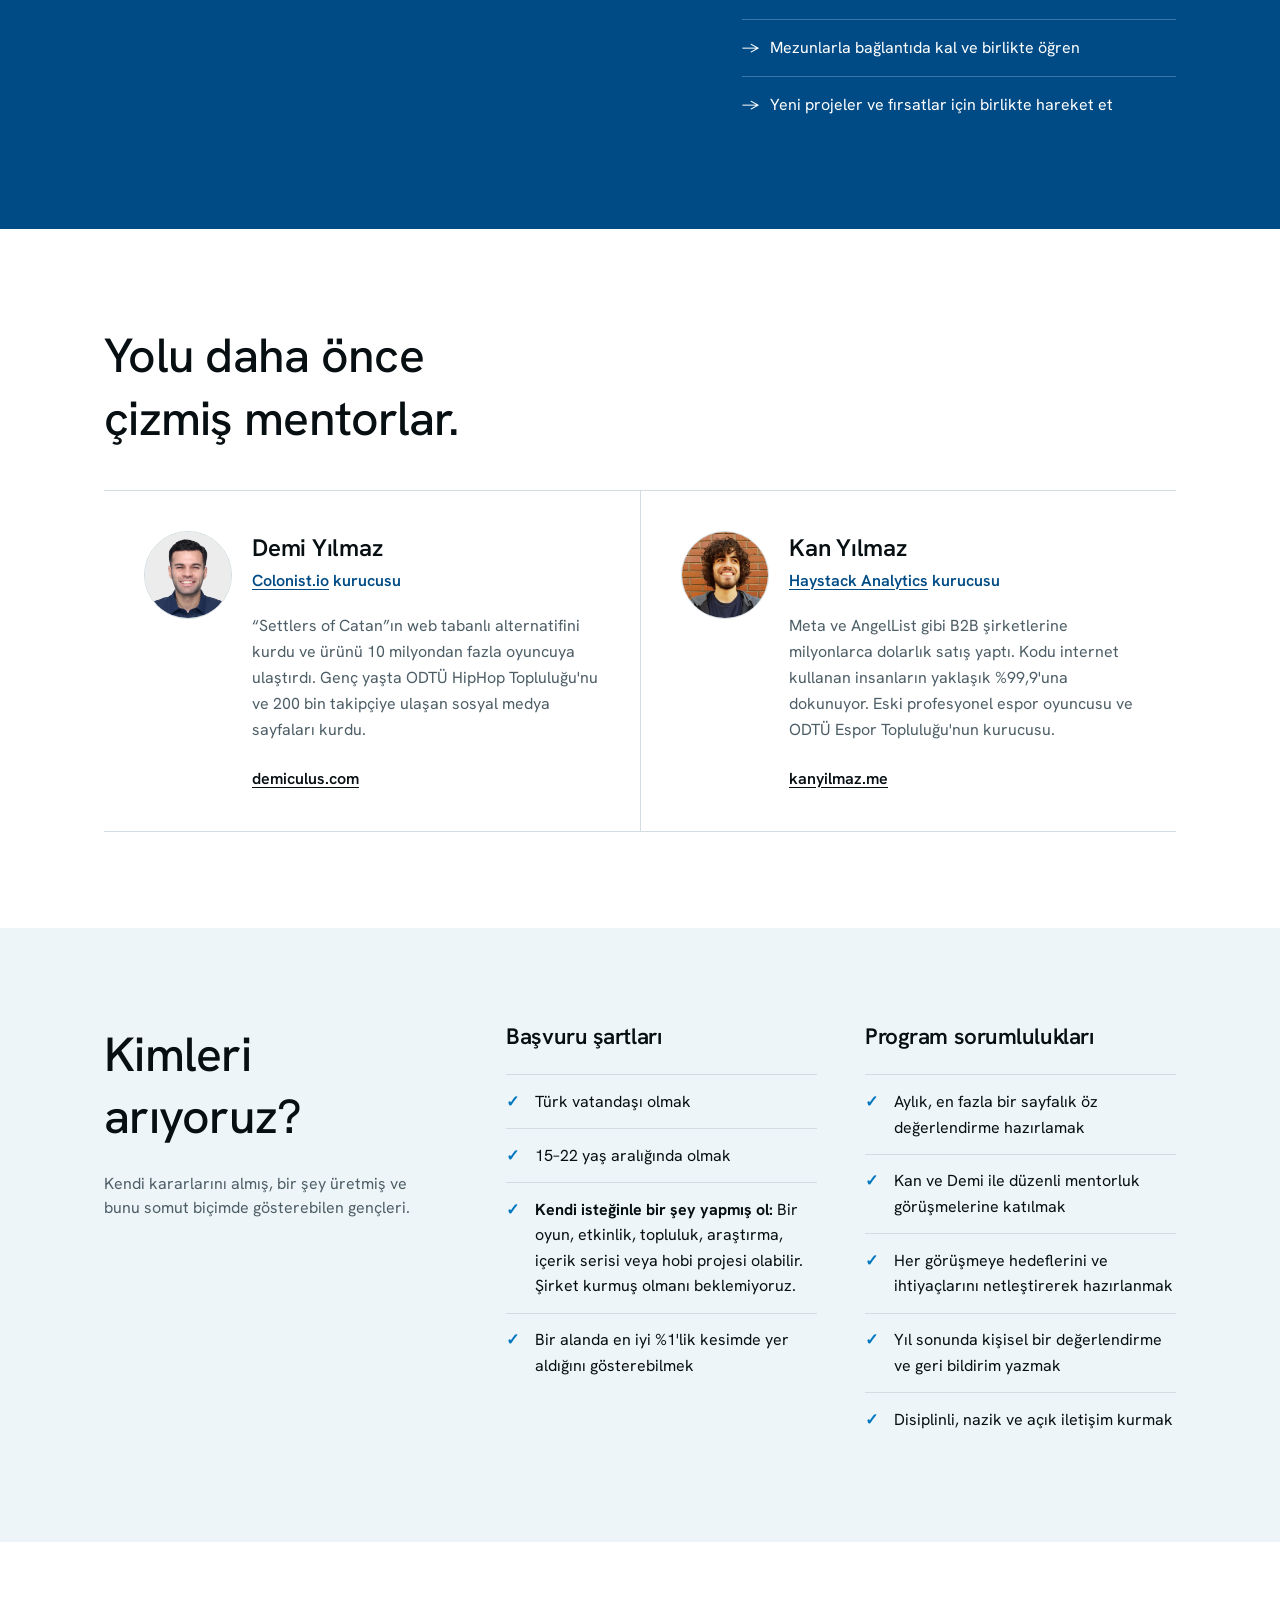
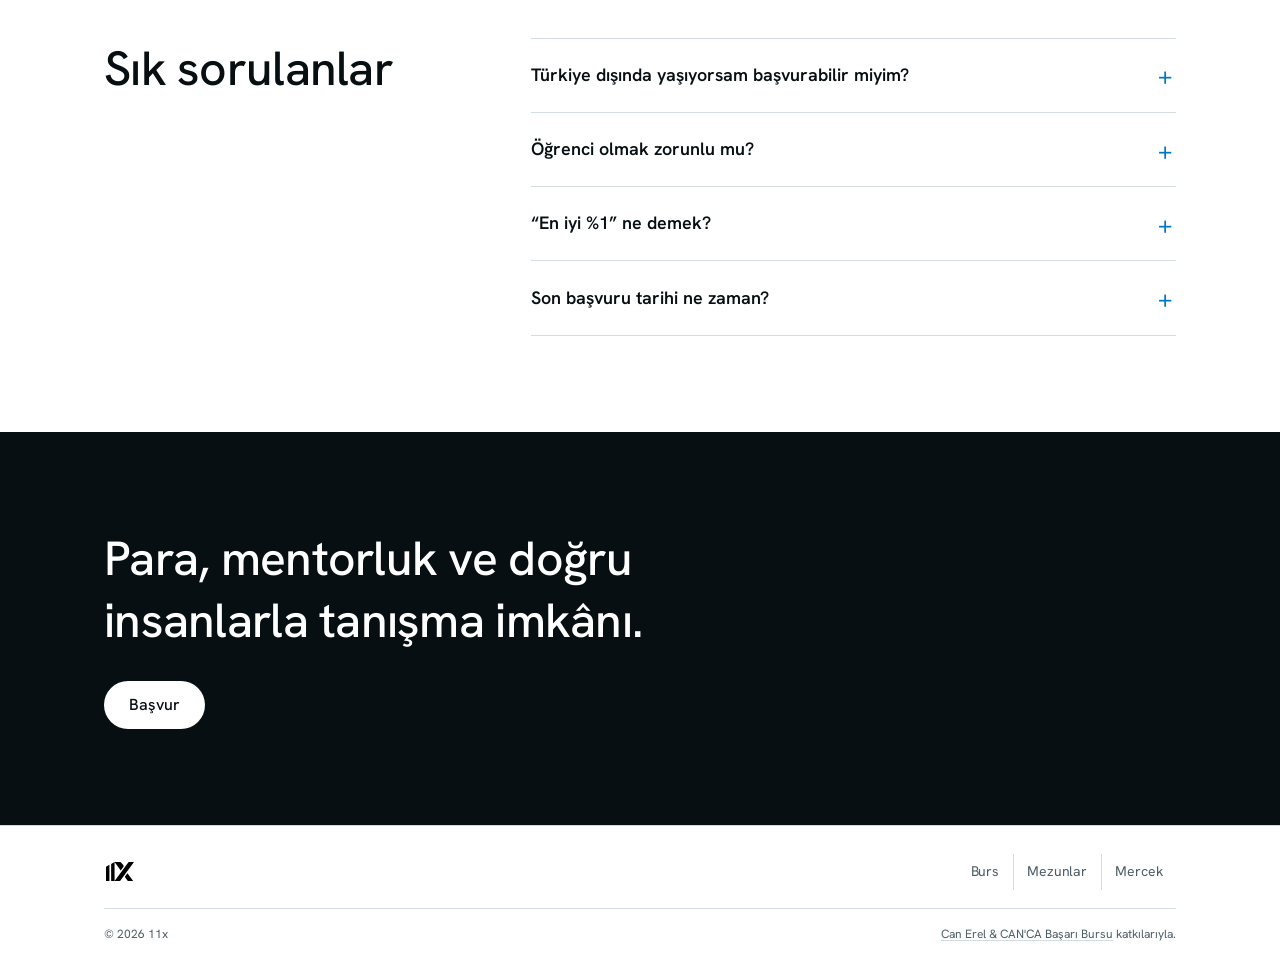
==== commit df56fbec: "Remove Başvur from footer navigation. Keep apply CTAs in the header and application bands; footer st" ====
--- a/index.html
+++ b/index.html
@@ -468,13 +468,6 @@
             <li><a href="/" aria-current="page">Burs</a></li>
             <li><a href="/mezunlar/">Mezunlar</a></li>
             <li><a href="/mercek/">Mercek</a></li>
-            <li>
-              <a
-                href="https://forms.gle/wE8u88QNbs6UGq2R9"
-                target="_blank"
-                rel="noopener noreferrer"
-              >Başvur</a>
-            </li>
           </ul>
         </div>
         <div class="footer__meta">
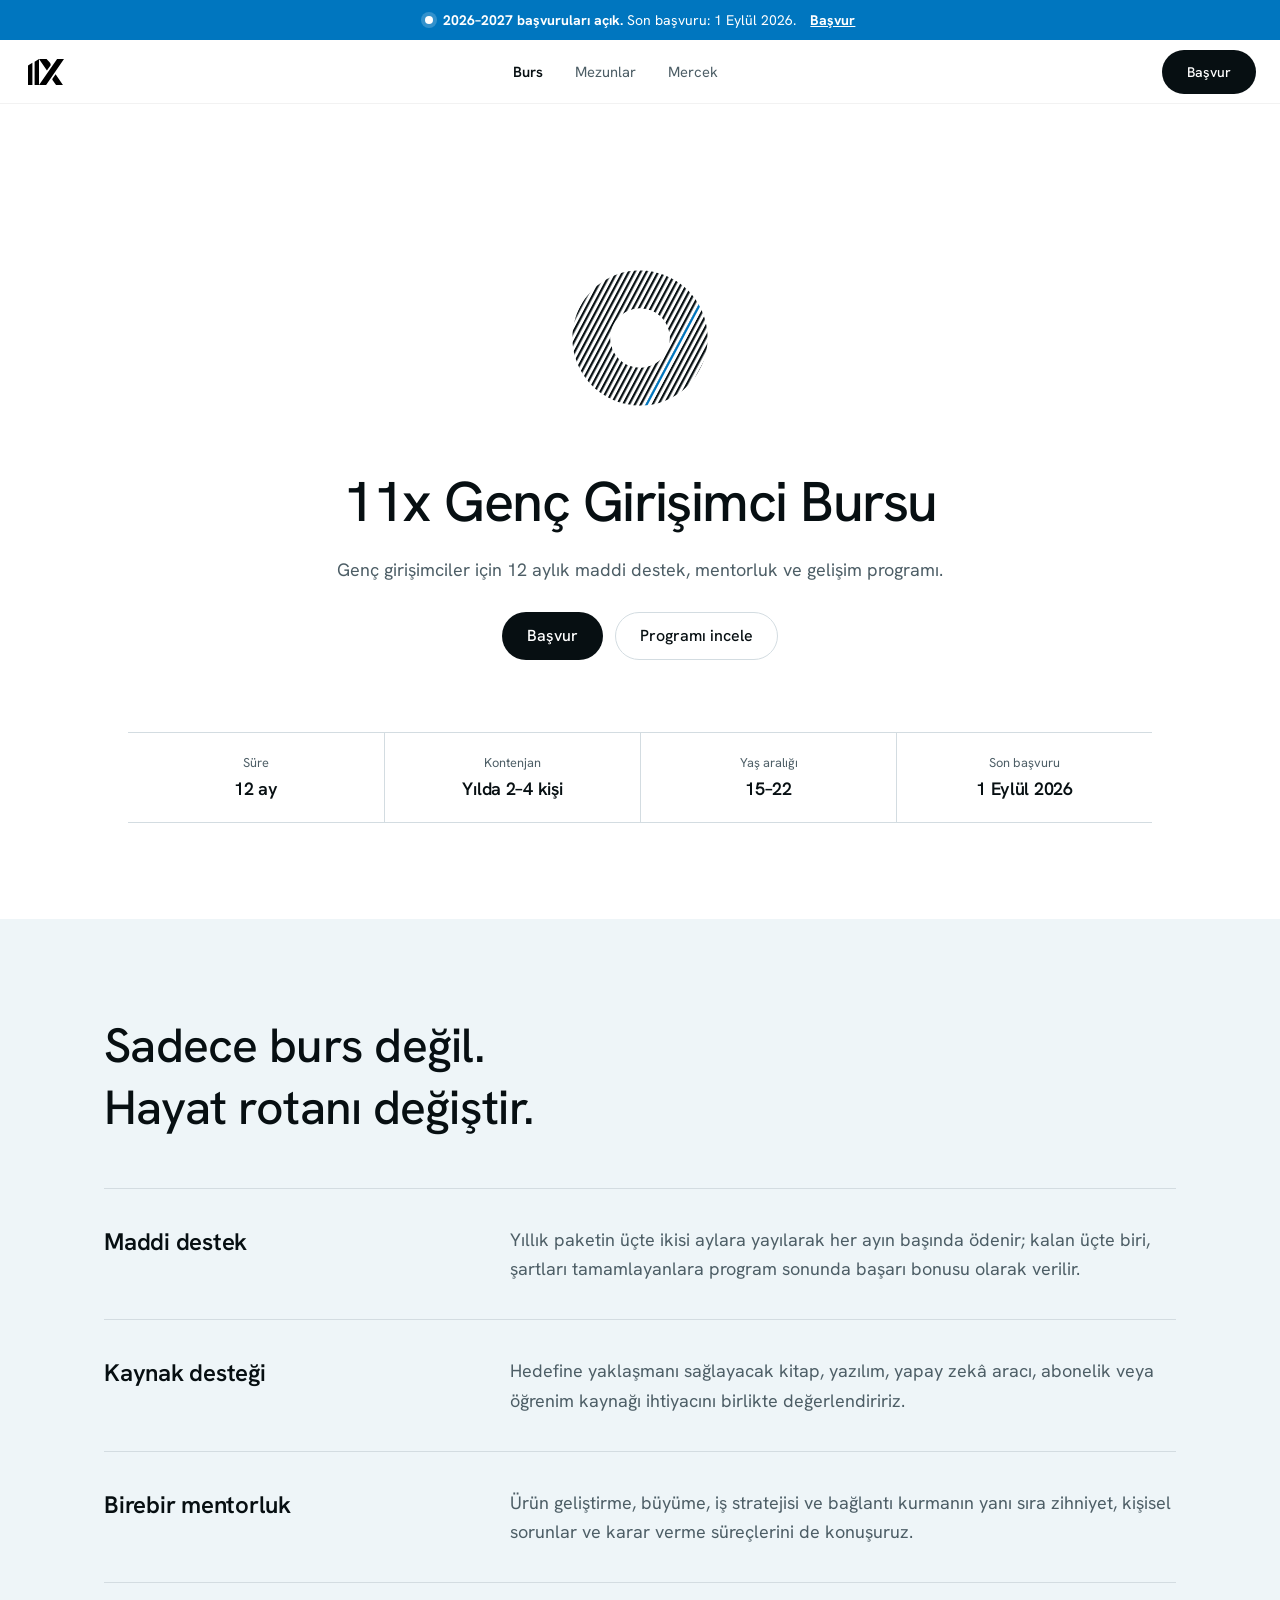
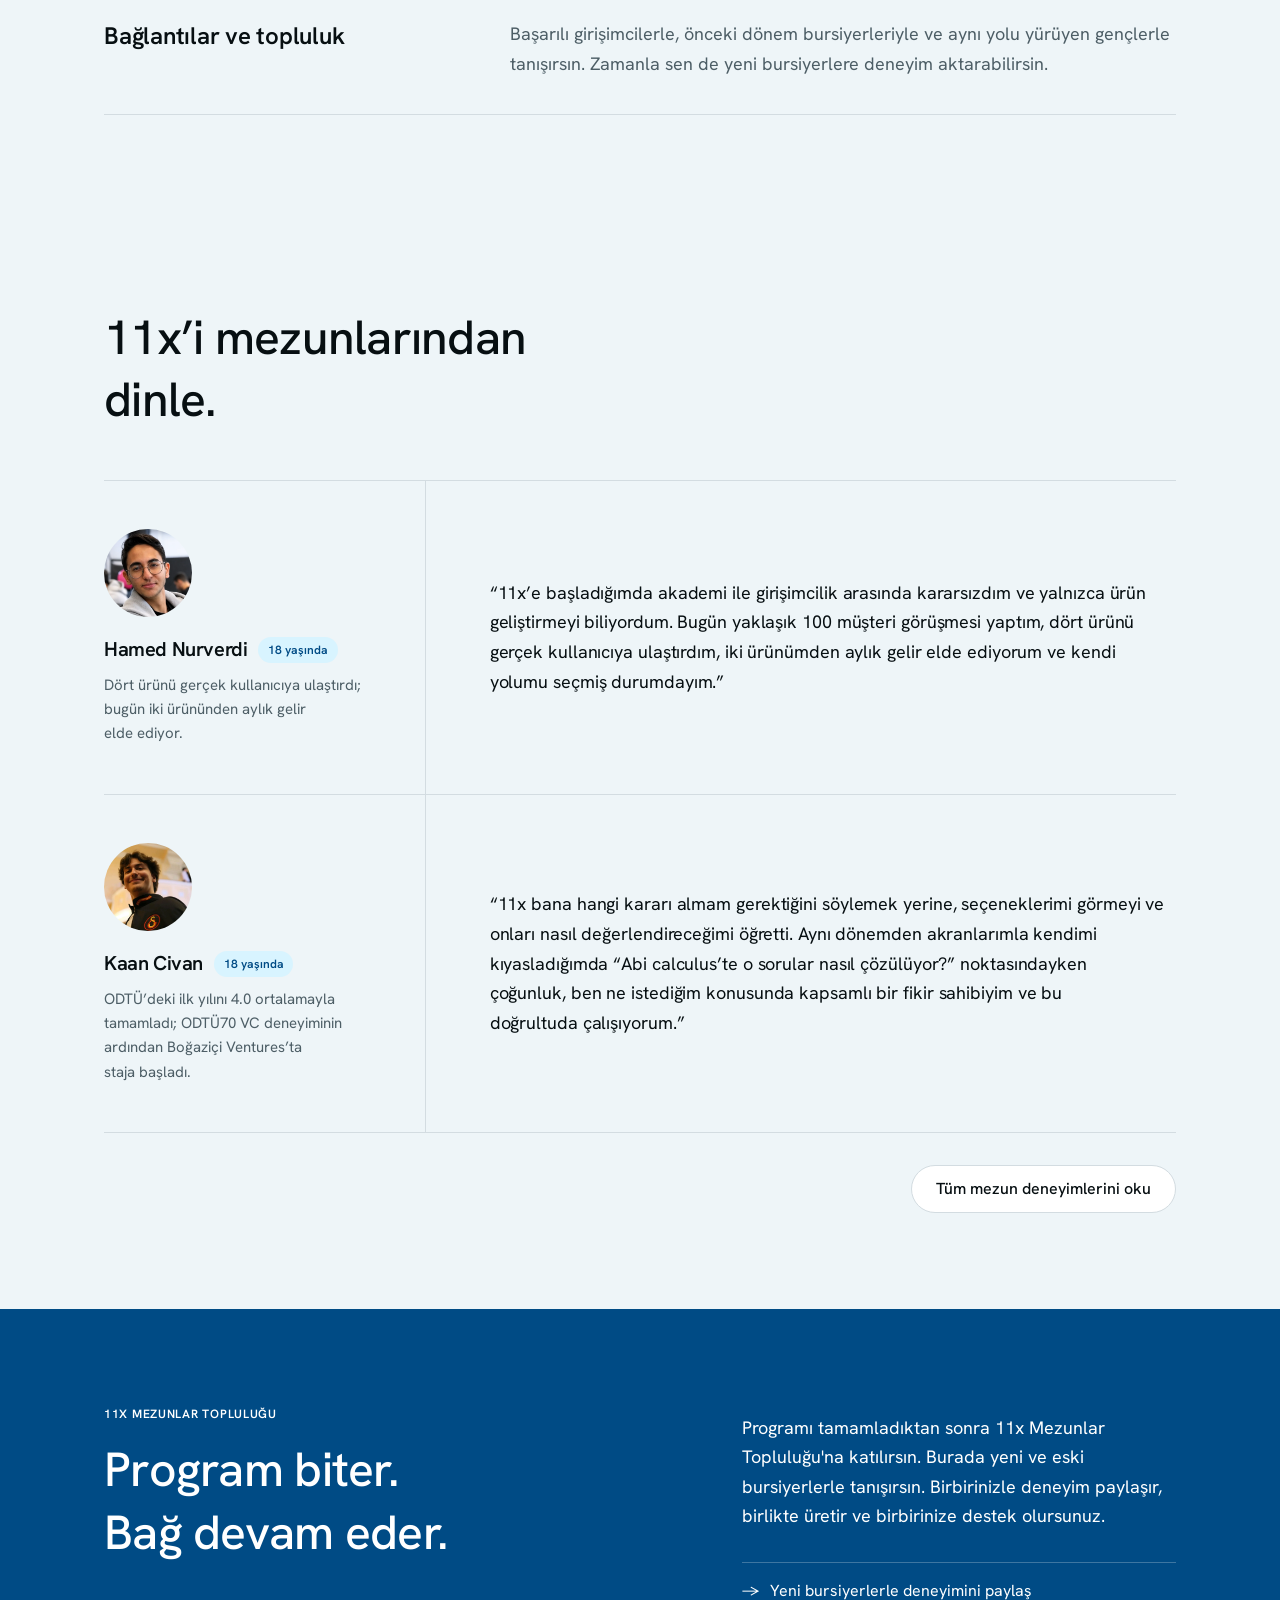
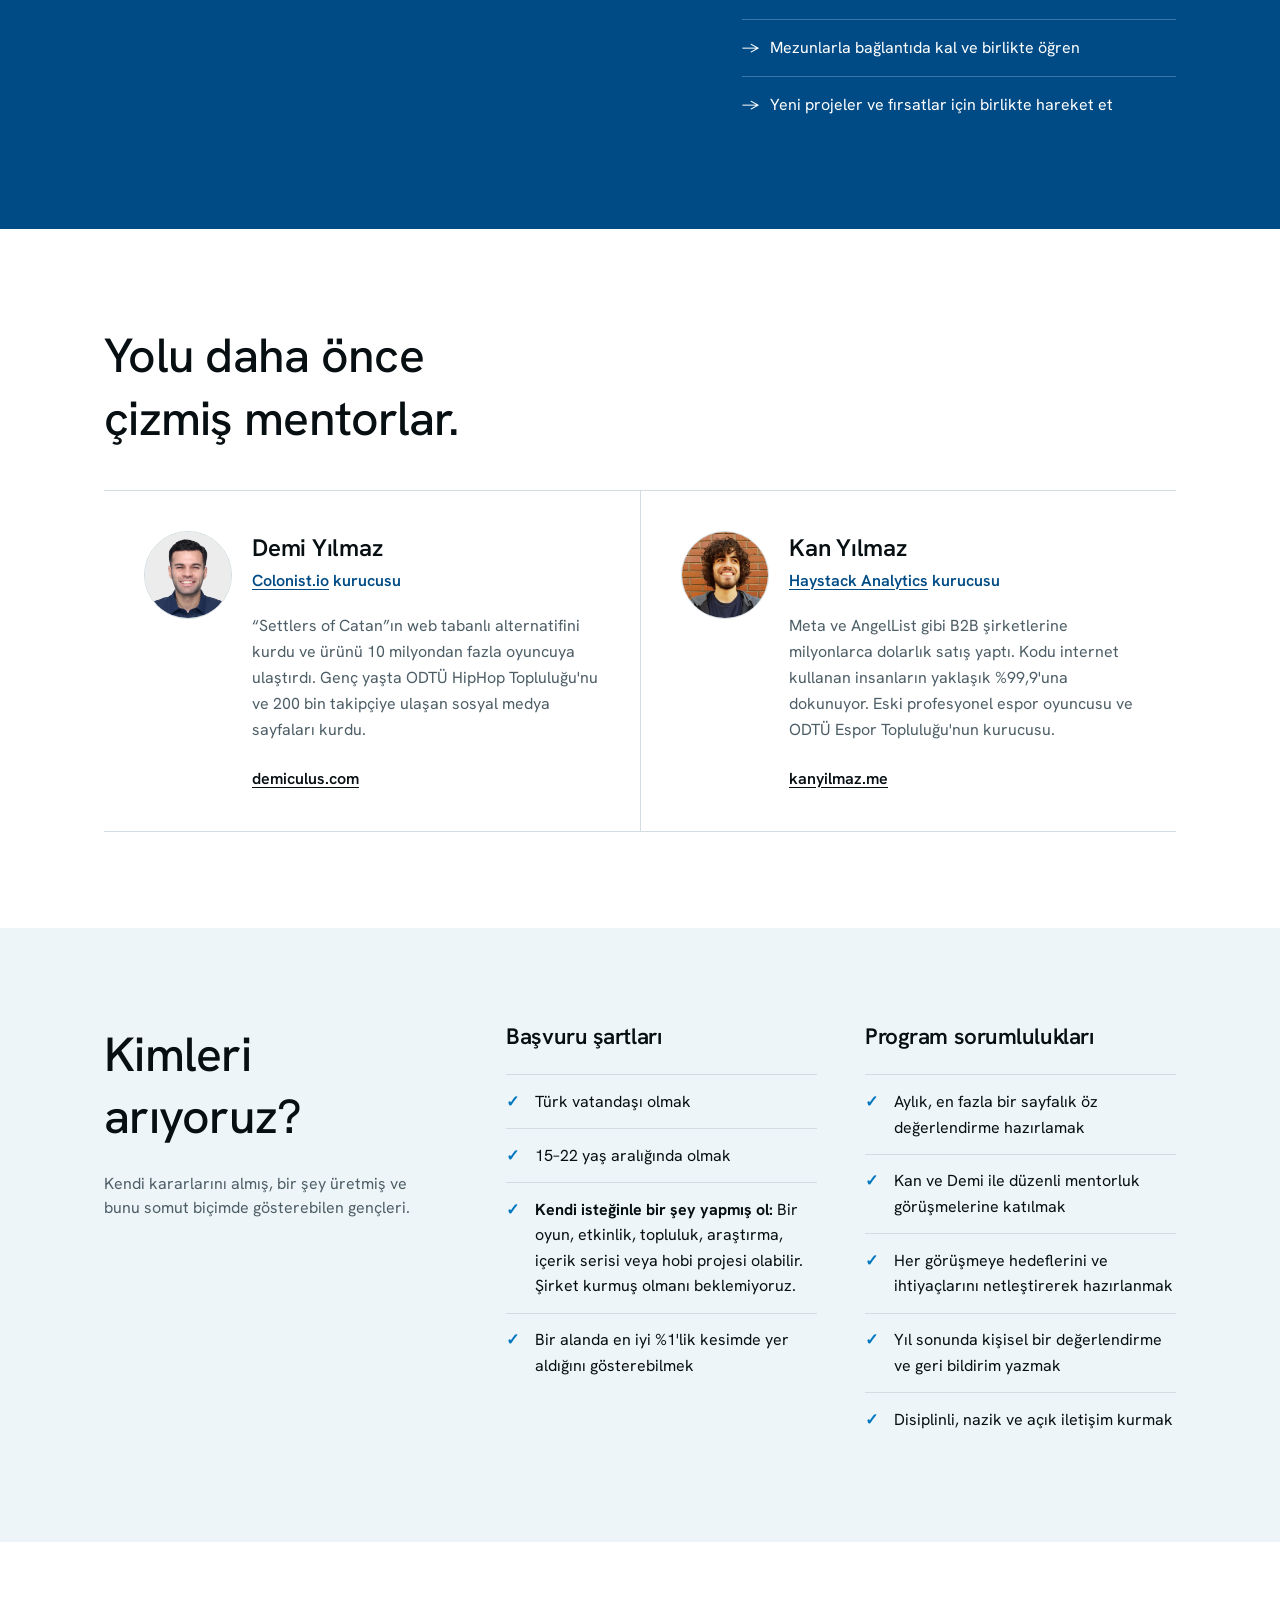
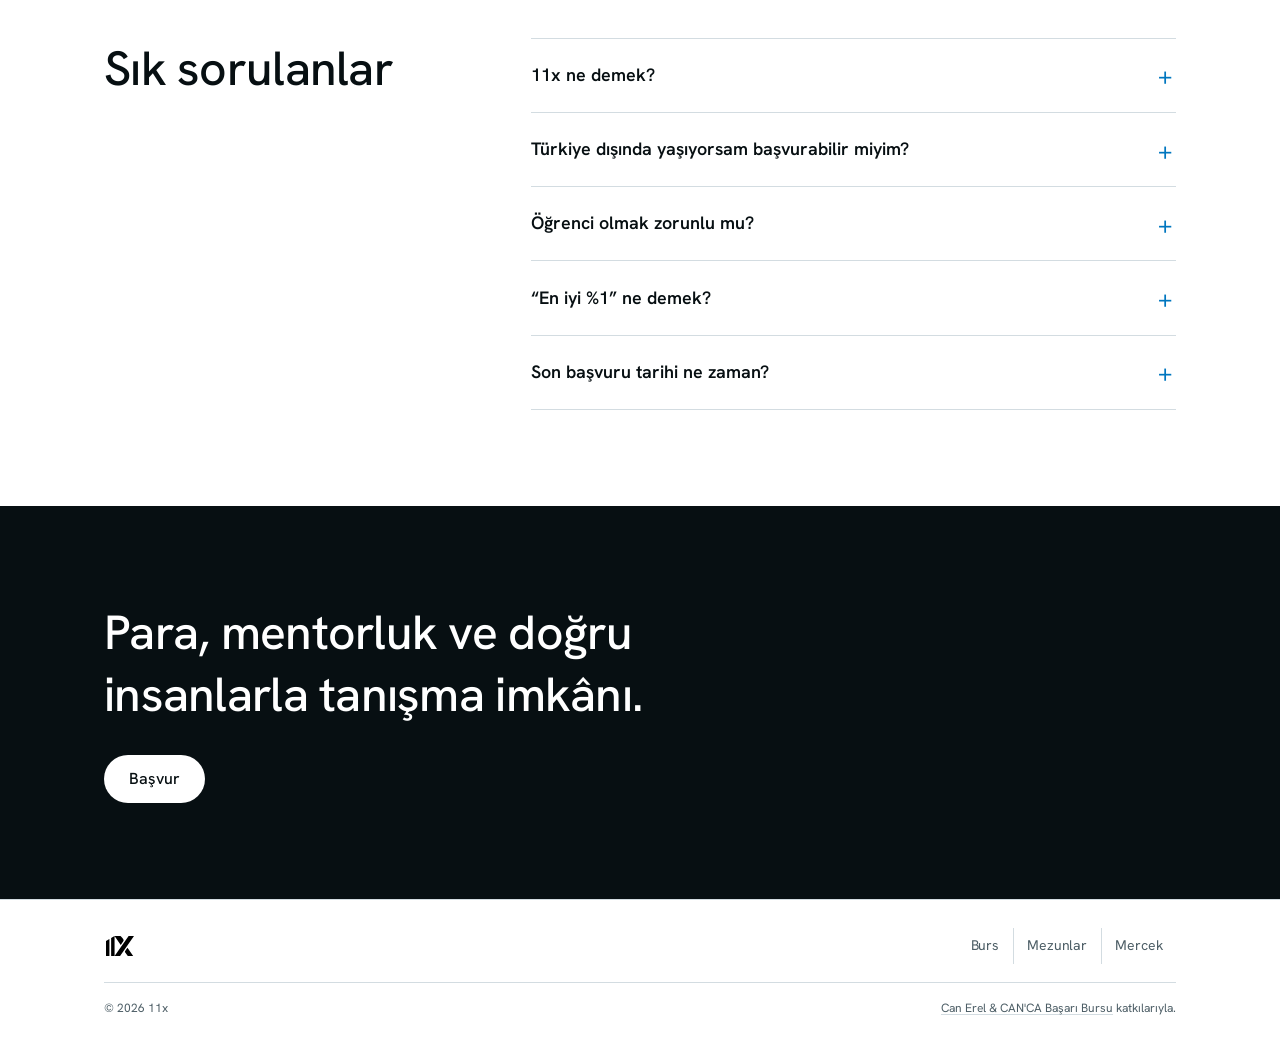
==== commit cac4c072: "feat: explain the 11x name" ====
--- a/index.html
+++ b/index.html
@@ -2,6 +2,15 @@
 <html lang="tr">
   <head>
     <meta charset="utf-8">
+    <!-- Google tag (gtag.js) -->
+    <script async src="https://www.googletagmanager.com/gtag/js?id=G-90TMK4M0CC"></script>
+    <script>
+      window.dataLayer = window.dataLayer || [];
+      function gtag(){dataLayer.push(arguments);}
+      gtag('js', new Date());
+
+      gtag('config', 'G-90TMK4M0CC');
+    </script>
     <meta
       name="viewport"
       content="width=device-width, initial-scale=1, viewport-fit=cover"
@@ -399,6 +408,13 @@
           </div>
           <div class="faq">
             <details>
+              <summary>11x ne demek?</summary>
+              <p>
+                <strong>1 + 1 = 11x.</strong> Bir genç ile doğru desteğin bir
+                araya geldiğinde oluşturduğu çarpan etkisi.
+              </p>
+            </details>
+            <details>
               <summary>Türkiye dışında yaşıyorsam başvurabilir miyim?</summary>
               <p>
                 Evet. Türkiye'de veya yurt dışında yaşayan Türk vatandaşları
